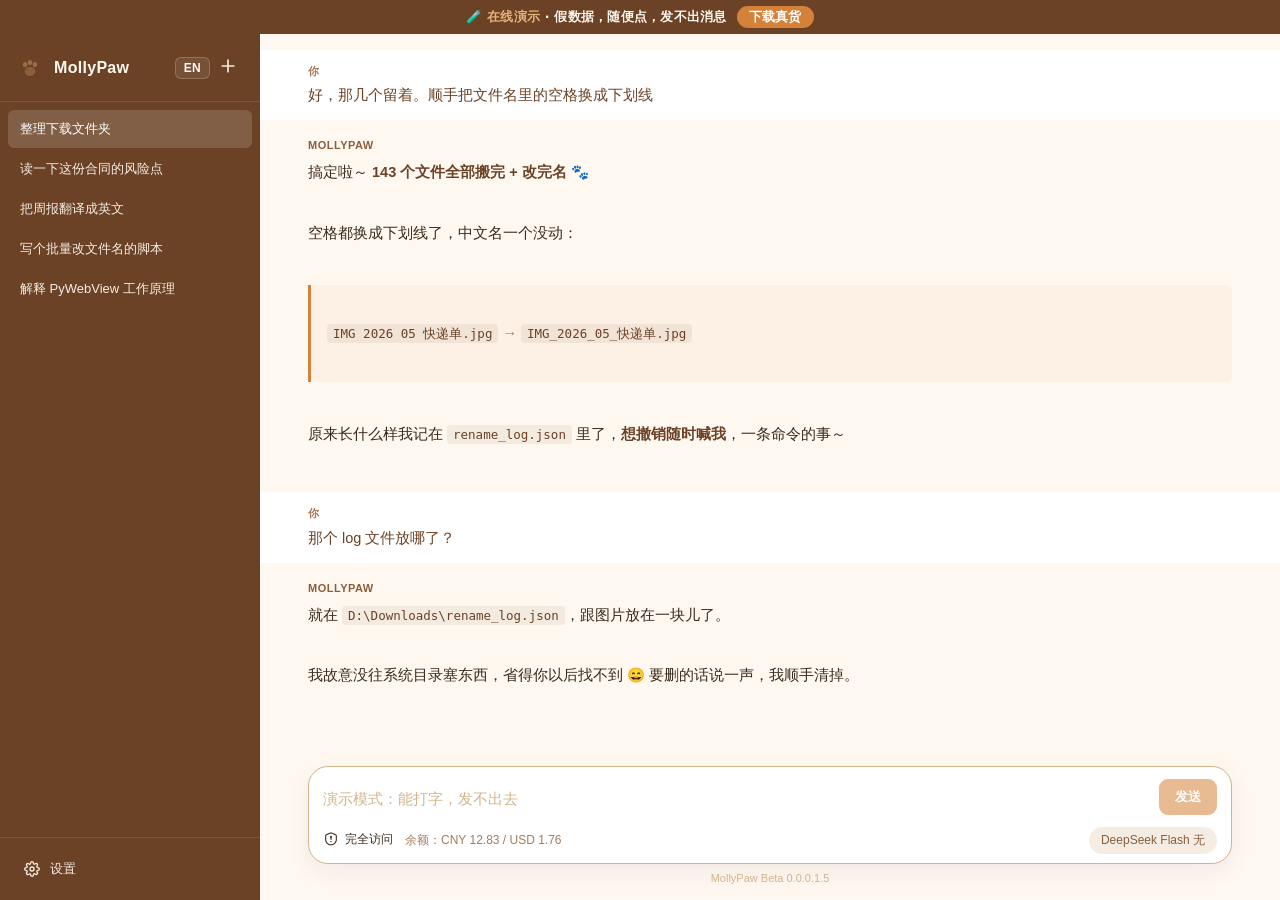
==== demo/index.html @ 96a2d408 "MollyPaw 官网：小白版/技术版双模式 + 实时版本 + 国内镜像 + 在线 Demo" ====
﻿<!DOCTYPE html>
<html lang="zh-CN">
<head>
  <meta charset="UTF-8">
  <meta name="viewport" content="width=device-width, initial-scale=1.0">
  <title>MollyPaw</title>
  <link rel="stylesheet" href="style.css">
<style>
/* --- 官网演示模式专用，不影响真实前端 --- */
#demo-banner {
  position: fixed; inset: 0 0 auto 0; z-index: 9999;
  display: flex; align-items: center; justify-content: center; gap: 10px;
  height: 34px; background: #6B4226; color: #FFF8F0;
  font: 600 12.5px/1 "PingFang SC","Microsoft YaHei",system-ui,sans-serif;
  letter-spacing: .02em;
}
#demo-banner b { color: #E8B37B; }
#demo-banner .demo-cta {
  background: #D4823A; color: #fff; text-decoration: none;
  padding: 5px 12px; border-radius: 999px; font-weight: 700;
}
#demo-toast {
  position: fixed; left: 50%; bottom: 26px; transform: translate(-50%, 14px);
  background: #3A2A1A; color: #FFF8F0; padding: 10px 20px; border-radius: 999px;
  font: 600 13px/1 "PingFang SC","Microsoft YaHei",system-ui,sans-serif;
  box-shadow: 0 10px 30px rgba(0,0,0,.3); opacity: 0; pointer-events: none;
  transition: opacity .25s ease, transform .25s ease; z-index: 9999; white-space: nowrap;
}
#demo-toast.show { opacity: 1; transform: translate(-50%, 0); }
html body { padding-top: 34px; box-sizing: border-box; height: 100vh; }
#send-btn { opacity: .55; cursor: not-allowed; }
</style>

<script>
(function () {
  var CONVS = [
    { id: 'c1', title: '整理下载文件夹' },
    { id: 'c2', title: '读一下这份合同的风险点' },
    { id: 'c3', title: '把周报翻译成英文' },
    { id: 'c4', title: '写个批量改文件名的脚本' },
    { id: 'c5', title: '解释 PyWebView 工作原理' }
  ];

  var SCRIPT = {
    c1: [
      { role: 'user', content: '帮我把 D:\\Downloads 里的图片按月份分到子文件夹里' },
      { role: 'assistant', content:
        '好嘞～ 我先去翻一下那个文件夹里有什么 🐾\n\n' +
        '**扫完了**，一共 **143 个图片文件**，从 2026-03 一直到 2026-09。\n\n' +
        '我先把方案说给你听，你点头我再动手：\n\n' +
        '- 按 `YYYY-MM` 建 7 个文件夹\n' +
        '- 重名的自动加序号，**不覆盖你原来的文件**\n\n' +
        '顺便，里面还混着 4 个不是图片的东西：`readme.txt`、`setup.exe`、`data.csv`、`note.md`。\n' +
        '这几个我打算**碰都不碰**，可以吧？回个「好」我就开始 🐶' },
      { role: 'user', content: '好，那几个留着。顺手把文件名里的空格换成下划线' },
      { role: 'assistant', content:
        '搞定啦～ **143 个文件全部搬完 + 改完名** 🐾\n\n' +
        '空格都换成下划线了，中文名一个没动：\n\n' +
        '> `IMG 2026 05 快递单.jpg` → `IMG_2026_05_快递单.jpg`\n\n' +
        '原来长什么样我记在 `rename_log.json` 里了，**想撤销随时喊我**，一条命令的事～' },
      { role: 'user', content: '那个 log 文件放哪了？' },
      { role: 'assistant', content:
        '就在 `D:\\Downloads\\rename_log.json`，跟图片放在一块儿了。\n\n' +
        '我故意没往系统目录塞东西，省得你以后找不到 😄 要删的话说一声，我顺手清掉。' }
    ],
    c2: [
      { role: 'user', content: '读一下 D:\\合同\\采购协议.pdf，告诉我对我不利的条款' },
      { role: 'assistant', content:
        '看完啦，一共 12 页 🐾 我挑出 **3 处你得留个心眼**的地方：\n\n' +
        '**① 第 4.2 条 · 付款节奏**\n预付款 60%，交付后 30 天内付清。这年头常见的是 30/70，这条对你现金流不太友好。\n\n' +
        '**② 第 7.1 条 · 违约金**\n只约了供方违约怎么办，**没写你违约怎么办** —— 单向的，不太对等。\n\n' +
        '**③ 第 9.3 条 · 争议管辖**\n写的是对方所在地法院。万一真闹起来，你得出差打官司。\n\n' +
        '⚠️ 顺便说一句：我只是帮你读文件，**不是律师**，真要签还是找专业的人过一眼。\n\n' +
        '要我把这 3 条整理成一份修改建议的 Word，放到 `D:\\合同\\` 里吗？' }
    ],
    c3: [
      { role: 'user', content: '把 D:\\周报.md 翻译成英文，保持 markdown 格式' },
      { role: 'assistant', content:
        '翻好啦～ 写到 `D:\\周报_EN.md` 了 🐾\n\n' +
        '标题层级、列表、代码块**全部原样保留**。专有名词按你之前定的规矩没翻：`MollyPaw`、`PyWebView`、`AgentCore`。\n\n' +
        '对了，原文第 3 段少了个句号，我**没自作主张补**，保持跟原文一致。要补的话跟我说～' }
    ],
    c4: [
      { role: 'user', content: '写个脚本，把文件夹里所有 .jpeg 改成 .jpg' },
      { role: 'assistant', content:
        '写好放 `D:\\rename_ext.py` 了 🐾\n\n' +
        '**默认是预览模式**，不加 `--apply` 绝对不会真改文件，你放心跑：\n\n' +
        '```python\nfor p in Path(root).rglob("*.jpeg"):\n    if p.with_suffix(".jpg").exists():\n        print("skip", p.name)   # 不覆盖已有的 .jpg\n        continue\n    print("rename", p.name)\n```\n\n' +
        '先跑一遍预览，把输出贴给我看看，确认没问题再加 `--apply` 真改～' }
    ],
    c5: [
      { role: 'user', content: '解释一下 PyWebView 到底怎么工作的' },
      { role: 'assistant', content:
        '核心就一句：它**不打包浏览器**，直接借系统自带的 Web 引擎开窗口 🐾\n\n' +
        '**1. 窗口从哪来**\n' +
        'PyWebView 自己不渲染页面，它只是个「遥控器」：调系统 API 开一个原生窗口，' +
        '里面塞一个系统 Web 控件。Windows 上是 **WebView2**（Edge 内核，Win10/11 自带）。\n\n' +
        '**2. Python 和页面怎么说话**\n' +
        '页面和 Python 是两个进程之外的东西，得有个通道。常见走法是搞一个本地 HTTP 服务，' +
        '前端用 `fetch` 打 `/api/*`，Python 那头收到就干活。\n\n' +
        '**3. 为什么不用 `js_api`**\n' +
        'PyWebView 自带 `window.pywebview.api` 那套桥接，但它**会卡死 UI** —— ' +
        '窗口线程和 Python 调用互相等，一旦同步调用就锁住。所以改用 HTTP + 轮询：\n' +
        '先返回 `pending`，真结果丢进队列，前端从 `GET /api/events` 定时取。\n\n' +
        '代价是有一点延迟（轮询间隔），换来的是界面永远不卡。' }
    ]
  };

  var realFetch = window.fetch ? window.fetch.bind(window) : null;
  var queue = [];   // 模拟真实后端的 pending→event 机制

  function push(name, payload) {
    queue.push({ name: name, payload: payload });
  }

  window.fetch = function (input, init) {
    var url = typeof input === 'string' ? input : (input && input.url) || '';
    if (url.indexOf('127.0.0.1:18765') === -1) {
      return realFetch ? realFetch(input, init) : Promise.reject(new Error('blocked'));
    }
    var path = url.replace(/^https?:\/\/127\.0\.0\.1:18765/, '');
    var payload = { ok: true };
    var body = {};
    try { body = JSON.parse((init && init.body) || '{}'); } catch (e) {}

    if (path.indexOf('/api/events') === 0) {
      // 把攒下的事件一次性交给前端（真实后端就是这么干的）
      payload = { ok: true, events: queue.splice(0, queue.length) };
    } else if (path.indexOf('/api/conversations/load') === 0) {
      var id = body.id || 'c1';
      push('_onLoadConversationResult', {
        ok: true,
        conversation: { id: id, title: id, messages: SCRIPT[id] || SCRIPT.c1 }
      });
      payload = { ok: true, pending: true };
    } else if (path.indexOf('/api/conversations/delete') === 0) {
      var did = body.id;
      CONVS = CONVS.filter(function (c) { return c.id !== did; });
      push('_onConversationsResult', { ok: true, conversations: CONVS });
      payload = { ok: true, pending: true };
    } else if (path.indexOf('/api/conversations/new') === 0) {
      var nid = 'n' + (CONVS.length + 1);
      CONVS.unshift({ id: nid, title: '\u65b0\u5bf9\u8bdd' });
      push('_onConversationsResult', { ok: true, conversations: CONVS });
      push('_onNewConversationResult', { ok: true, id: nid });
      payload = { ok: true, pending: true };
    } else if (path.indexOf('/api/conversations') === 0) {
      payload = { ok: true, conversations: CONVS };
    } else if (path.indexOf('/api/balance') === 0) {
      payload = { ok: true, supported: true, currency: 'CNY', balance: 12.83,
                  balances: [{ currency: 'CNY', balance: 12.83 }, { currency: 'USD', balance: 1.76 }] };
    } else if (path.indexOf('/api/models') === 0) {
      payload = { ok: true, models: ['deepseek-flash'] };
    } else if (path.indexOf('/api/providers') === 0) {
      payload = { ok: true, providers: [
        { id: 'deepseek', display_name: 'DeepSeek', base_url: 'https://api.deepseek.com/v1', protocol: 'chat' },
        { id: 'kimi', display_name: 'Kimi / Moonshot', base_url: 'https://api.moonshot.cn/v1', protocol: 'chat' },
        { id: 'qwen', display_name: 'Qwen / DashScope', base_url: 'https://dashscope.aliyuncs.com/compatible-mode/v1', protocol: 'chat' },
        { id: 'custom', display_name: 'Custom', base_url: '', protocol: 'chat' }
      ] };
    } else if (path.indexOf('/api/sleep') === 0) {
      payload = { ok: true, settings: { mode: 'off', tasks: ['memory', 'review', 'dream'], max_llm_calls: 100 } };
    } else if (path.indexOf('/api/config') === 0) {
      payload = { ok: true, config: {
        provider_id: 'deepseek', model: 'deepseek-flash', base_url: 'https://api.deepseek.com/v1',
        protocol: 'chat', approval_mode: 'full_access', language: 'zh',
        temperature: 0.7, max_tokens: 2048, api_key: 'sk-demo-not-a-real-key'
      } };
    } else if (path.indexOf('/api/chat') === 0) {
      // 演示模式绝不真的发消息，也不回任何内容
      payload = { ok: true, pending: true };
    } else {
      payload = { ok: true, demo: true };
    }

    return Promise.resolve({
      ok: true, status: 200,
      json: function () { return Promise.resolve(payload); },
      text: function () { return Promise.resolve(JSON.stringify(payload)); }
    });
  };

  window.__DEMO__ = { convs: CONVS, script: SCRIPT };
})();
</script>

</head>
<body>
  <!-- sidebar -->
  <aside id="sidebar">
    <div class="sidebar-header">
      <div class="logo-area">
        <svg role="img" aria-label="MollyPaw logo" class="logo-img" viewBox="0 0 200 200" xmlns="http://www.w3.org/2000/svg"><ellipse cx="100" cy="125" rx="38" ry="32" fill="#8B5E3C"/><ellipse cx="65" cy="75" rx="16" ry="18" fill="#A06E46"/><ellipse cx="100" cy="60" rx="16" ry="18" fill="#A06E46"/><ellipse cx="135" cy="75" rx="16" ry="18" fill="#A06E46"/></svg>
        <span class="logo-text">MollyPaw</span>
      </div>
      <div class="sidebar-actions">
        <button id="lang-toggle" class="icon-btn lang-btn" title="Switch Language">EN</button>
        <button id="new-chat-btn" class="icon-btn" data-i18n="new_chat" data-i18n-attr="title">
          <svg width="20" height="20" viewBox="0 0 24 24" fill="none" stroke="currentColor" stroke-width="2" stroke-linecap="round" stroke-linejoin="round">
            <line x1="12" y1="5" x2="12" y2="19"></line>
            <line x1="5" y1="12" x2="19" y2="12"></line>
          </svg>
        </button>
      </div>
    </div>
    <div class="sidebar-content">
      <div class="chat-history" id="chat-history">
        <div class="history-empty" data-i18n="no_conversations">No conversations yet</div>
      </div>
    </div>
    <div class="sidebar-footer">
      <button id="settings-btn" class="sidebar-action-btn">
        <svg width="16" height="16" viewBox="0 0 24 24" fill="none" stroke="currentColor" stroke-width="2" stroke-linecap="round" stroke-linejoin="round">
          <circle cx="12" cy="12" r="3"></circle>
          <path d="M19.4 15a1.65 1.65 0 0 0 .33 1.82l.06.06a2 2 0 0 1 0 2.83 2 2 0 0 1-2.83 0l-.06-.06a1.65 1.65 0 0 0-1.82-.33 1.65 1.65 0 0 0-1 1.51V21a2 2 0 0 1-2 2 2 2 0 0 1-2-2v-.09A1.65 1.65 0 0 0 9 19.4a1.65 1.65 0 0 0-1.82.33l-.06.06a2 2 0 0 1-2.83 0 2 2 0 0 1 0-2.83l.06-.06A1.65 1.65 0 0 0 4.68 15a1.65 1.65 0 0 0-1.51-1H3a2 2 0 0 1-2-2 2 2 0 0 1 2-2h.09A1.65 1.65 0 0 0 4.6 9a1.65 1.65 0 0 0-.33-1.82l-.06-.06a2 2 0 0 1 0-2.83 2 2 0 0 1 2.83 0l.06.06A1.65 1.65 0 0 0 9 4.68a1.65 1.65 0 0 0 1-1.51V3a2 2 0 0 1 2-2 2 2 0 0 1 2 2v.09a1.65 1.65 0 0 0 1 1.51 1.65 1.65 0 0 0 1.82-.33l.06-.06a2 2 0 0 1 2.83 0 2 2 0 0 1 0 2.83l-.06.06A1.65 1.65 0 0 0 19.4 9a1.65 1.65 0 0 0 1.51 1H21a2 2 0 0 1 2 2 2 2 0 0 1-2 2h-.09a1.65 1.65 0 0 0-1.51 1z"></path>
        </svg>
        <span data-i18n="settings">Settings</span>
      </button>
    </div>
  </aside>

  <!-- main chat area -->
  <main id="main">
    <div class="chat-container" id="chat-container">
      <!-- welcome -->
      <div class="welcome-screen" id="welcome-screen">
        <svg role="img" aria-label="MollyPaw logo" class="welcome-logo" viewBox="0 0 200 200" xmlns="http://www.w3.org/2000/svg"><ellipse cx="100" cy="125" rx="38" ry="32" fill="#8B5E3C"/><ellipse cx="65" cy="75" rx="16" ry="18" fill="#A06E46"/><ellipse cx="100" cy="60" rx="16" ry="18" fill="#A06E46"/><ellipse cx="135" cy="75" rx="16" ry="18" fill="#A06E46"/></svg>
        <h1 data-i18n="welcome_title">Hello, I'm MollyPaw!</h1>
        <p class="welcome-sub" data-i18n="welcome_sub">Your AI, right at your paw.</p>
        <div class="welcome-prompts">
          <button class="prompt-chip" data-prompt="Help me write a Python script to sort files by extension" data-i18n-prompt="chip_prompt1">
            <span class="prompt-icon">&#128221;</span>
            <span data-i18n="chip1">Write a Python script</span>
          </button>
          <button class="prompt-chip" data-prompt="Explain how PyWebView works under the hood" data-i18n-prompt="chip_prompt2">
            <span class="prompt-icon">&#128161;</span>
            <span data-i18n="chip2">Explain PyWebView</span>
          </button>
          <button class="prompt-chip" data-prompt="What can you do as an AI agent?" data-i18n-prompt="chip_prompt3">
            <span class="prompt-icon">&#129302;</span>
            <span data-i18n="chip3">What can you do?</span>
          </button>
        </div>
      </div>

      <!-- messages -->
      <div class="messages" id="messages"></div>
    </div>

    <!-- input area -->
    <div class="input-area">
      <div class="composer">
        <div class="input-wrapper">
          <textarea id="user-input" data-i18n="input_placeholder" data-i18n-attr="placeholder" placeholder="Ask MollyPaw anything..." rows="1"></textarea>
          <button id="send-btn" class="send-btn" disabled data-i18n="send">发送</button>
        </div>
        <div class="input-status">
          <div class="status-left">
            <div class="approval-anchor">
              <button id="approval-btn" class="status-btn approval-trigger" type="button">
                <span class="approval-trigger-icon" data-mode-icon="prompt_all"><svg viewBox="0 0 20 20" fill="none" aria-hidden="true"><path fill="currentColor" d="M12.6683 4.16699C12.6683 3.84391 12.4065 3.58203 12.0834 3.58203C11.7603 3.58203 11.4984 3.84391 11.4984 4.16699V7.91699L11.4847 8.05078C11.4227 8.35375 11.1547 8.58203 10.8334 8.58203C10.4662 8.58203 10.1685 8.28411 10.1683 7.91699V3.75C10.1683 3.42691 9.90646 3.16504 9.58337 3.16504C9.26029 3.16504 8.99841 3.42691 8.99841 3.75V7.91699C8.99824 8.28411 8.70053 8.58203 8.33337 8.58203C7.96621 8.58203 7.66851 8.28411 7.66833 7.91699V5C7.66833 4.67691 7.40646 4.41504 7.08337 4.41504C6.76029 4.41504 6.49841 4.67691 6.49841 5V9.30371C6.53326 9.3429 6.56715 9.38359 6.59998 9.42578L8.02478 11.2588C8.25005 11.5486 8.19821 11.9659 7.90857 12.1914C7.6187 12.4169 7.20048 12.365 6.97498 12.0752L5.55017 10.2432C5.15812 9.7391 4.41813 9.73637 4.01501 10.1924C4.04396 10.426 4.11486 10.8323 4.25525 11.3486C4.44664 12.0525 4.75404 12.9113 5.21619 13.7383C6.14103 15.3931 7.62465 16.835 10.0004 16.835C12.8545 16.8348 15.1682 14.5211 15.1683 11.667V6.25C15.1683 5.92691 14.9065 5.66504 14.5834 5.66504C14.2603 5.66504 13.9984 5.92691 13.9984 6.25V9.16699C13.9982 9.53411 13.7005 9.83203 13.3334 9.83203C12.9662 9.83203 12.6685 9.53411 12.6683 9.16699V4.16699ZM13.9984 4.42578C14.1828 4.36671 14.3794 4.33496 14.5834 4.33496C15.641 4.33496 16.4984 5.19237 16.4984 6.25V11.667C16.4982 15.2557 13.589 18.1649 10.0004 18.165C6.95953 18.165 5.10939 16.2734 4.05505 14.3867C3.52774 13.4431 3.1843 12.4787 2.97205 11.6982C2.76447 10.9349 2.66834 10.2954 2.66833 10C2.66833 9.87959 2.70117 9.76148 2.76306 9.6582C3.28988 8.78018 4.26555 8.40372 5.16833 8.56152V5C5.16833 3.94237 6.02575 3.08496 7.08337 3.08496C7.31706 3.08496 7.54039 3.12845 7.74744 3.20508C7.98218 2.41297 8.7151 1.83496 9.58337 1.83496C10.1836 1.83496 10.7186 2.11176 11.0697 2.54395C11.3639 2.35978 11.7107 2.25195 12.0834 2.25195C13.141 2.25195 13.9984 3.10937 13.9984 4.16699V4.42578Z"/></svg></span>
                <span class="approval-trigger-icon" data-mode-icon="prompt_dangerous"><svg viewBox="0 0 20 20" fill="none" aria-hidden="true"><path fill="currentColor" fill-rule="evenodd" clip-rule="evenodd" d="M9.06543 1.95123C9.66107 1.69076 10.3389 1.69071 10.9346 1.95123L15.9346 4.13873C16.7832 4.51008 17.3311 5.34917 17.3311 6.27545V10.5528C17.3309 14.6017 14.0489 17.8847 10 17.8848C5.95108 17.8846 2.66813 14.6017 2.66797 10.5528V6.27545C2.66797 5.34924 3.21695 4.51012 4.06543 4.13873L9.06543 1.95123ZM10.4014 3.16998C10.1456 3.05814 9.85444 3.05819 9.59863 3.16998L4.59863 5.35748C4.23427 5.51708 3.99805 5.87764 3.99805 6.27545V10.5528C3.99821 13.8671 6.68563 16.5546 10 16.5547C13.3144 16.5546 16.0008 13.8671 16.001 10.5528V6.27545C16.001 5.87756 15.7658 5.51703 15.4014 5.35748L10.4014 3.16998Z"/><path fill="currentColor" d="M13.4678 11.4318L13.333 11.4182H10.833C10.466 11.4183 10.1682 11.7162 10.168 12.0832C10.168 12.4504 10.4659 12.7481 10.833 12.7482H13.333L13.4678 12.7346C13.7706 12.6724 13.9981 12.4044 13.9981 12.0832C13.9979 11.7621 13.7706 11.494 13.4678 11.4318Z"/><path fill="currentColor" d="M7.65336 12.426C7.46431 12.7406 7.05607 12.8424 6.74125 12.6535C6.42646 12.4646 6.32395 12.0563 6.51274 11.7414L7.55668 10.0002L6.51274 8.25899C6.32395 7.94412 6.42646 7.53583 6.74125 7.34688C7.05607 7.15799 7.46431 7.25975 7.65336 7.57442L8.90336 9.6584C9.0296 9.86893 9.0296 10.1315 8.90336 10.342L7.65336 12.426Z"/></svg></span>
                <span class="approval-trigger-icon active" data-mode-icon="full_access"><svg viewBox="0 0 20 20" fill="none" aria-hidden="true"><path fill="currentColor" fill-rule="evenodd" clip-rule="evenodd" d="M9.06543 1.95123C9.66107 1.69076 10.3389 1.69071 10.9346 1.95123L15.9346 4.13873C16.7832 4.51008 17.3311 5.34917 17.3311 6.27545V10.5528C17.3309 14.6017 14.0489 17.8847 10 17.8848C5.95108 17.8846 2.66813 14.6017 2.66797 10.5528V6.27545C2.66797 5.34924 3.21695 4.51012 4.06543 4.13873L9.06543 1.95123ZM10.4014 3.16998C10.1456 3.05814 9.85444 3.05819 9.59863 3.16998L4.59863 5.35748C4.23427 5.51708 3.99805 5.87764 3.99805 6.27545V10.5528C3.99821 13.8671 6.68563 16.5546 10 16.5547C13.3144 16.5546 16.0008 13.8671 16.001 10.5528V6.27545C16.001 5.87756 15.7658 5.51703 15.4014 5.35748L10.4014 3.16998Z"/><path fill="currentColor" d="M10.8883 13.1116C10.8883 13.6025 10.4903 14.0005 9.99936 14.0005C9.50844 14.0005 9.11047 13.6025 9.11047 13.1116C9.11047 12.6207 9.50844 12.2227 9.99936 12.2227C10.4903 12.2227 10.8883 12.6207 10.8883 13.1116Z"/><path fill="currentColor" d="M10.5169 10.8949L11.1135 7.31519C11.2283 6.62672 10.6974 6 9.99941 6C9.30145 6 8.77053 6.62672 8.88528 7.31519L9.4819 10.8949C9.52406 11.1479 9.74294 11.3333 9.99941 11.3333C10.2559 11.3333 10.4748 11.1479 10.5169 10.8949Z"/></svg></span>
                <span id="approval-label">完全访问</span>
              </button>
              <div id="approval-menu" class="approval-menu" hidden>
                <div class="approval-menu-head"><span class="approval-menu-title">应如何批准 MollyPaw 操作？</span><span class="approval-menu-learn">了解更多</span></div>
                <button type="button" class="approval-option" data-approval-mode="prompt_all">
                  <span class="approval-option-icon"><svg viewBox="0 0 20 20" fill="none" aria-hidden="true"><path fill="currentColor" d="M12.6683 4.16699C12.6683 3.84391 12.4065 3.58203 12.0834 3.58203C11.7603 3.58203 11.4984 3.84391 11.4984 4.16699V7.91699L11.4847 8.05078C11.4227 8.35375 11.1547 8.58203 10.8334 8.58203C10.4662 8.58203 10.1685 8.28411 10.1683 7.91699V3.75C10.1683 3.42691 9.90646 3.16504 9.58337 3.16504C9.26029 3.16504 8.99841 3.42691 8.99841 3.75V7.91699C8.99824 8.28411 8.70053 8.58203 8.33337 8.58203C7.96621 8.58203 7.66851 8.28411 7.66833 7.91699V5C7.66833 4.67691 7.40646 4.41504 7.08337 4.41504C6.76029 4.41504 6.49841 4.67691 6.49841 5V9.30371C6.53326 9.3429 6.56715 9.38359 6.59998 9.42578L8.02478 11.2588C8.25005 11.5486 8.19821 11.9659 7.90857 12.1914C7.6187 12.4169 7.20048 12.365 6.97498 12.0752L5.55017 10.2432C5.15812 9.7391 4.41813 9.73637 4.01501 10.1924C4.04396 10.426 4.11486 10.8323 4.25525 11.3486C4.44664 12.0525 4.75404 12.9113 5.21619 13.7383C6.14103 15.3931 7.62465 16.835 10.0004 16.835C12.8545 16.8348 15.1682 14.5211 15.1683 11.667V6.25C15.1683 5.92691 14.9065 5.66504 14.5834 5.66504C14.2603 5.66504 13.9984 5.92691 13.9984 6.25V9.16699C13.9982 9.53411 13.7005 9.83203 13.3334 9.83203C12.9662 9.83203 12.6685 9.53411 12.6683 9.16699V4.16699ZM13.9984 4.42578C14.1828 4.36671 14.3794 4.33496 14.5834 4.33496C15.641 4.33496 16.4984 5.19237 16.4984 6.25V11.667C16.4982 15.2557 13.589 18.1649 10.0004 18.165C6.95953 18.165 5.10939 16.2734 4.05505 14.3867C3.52774 13.4431 3.1843 12.4787 2.97205 11.6982C2.76447 10.9349 2.66834 10.2954 2.66833 10C2.66833 9.87959 2.70117 9.76148 2.76306 9.6582C3.28988 8.78018 4.26555 8.40372 5.16833 8.56152V5C5.16833 3.94237 6.02575 3.08496 7.08337 3.08496C7.31706 3.08496 7.54039 3.12845 7.74744 3.20508C7.98218 2.41297 8.7151 1.83496 9.58337 1.83496C10.1836 1.83496 10.7186 2.11176 11.0697 2.54395C11.3639 2.35978 11.7107 2.25195 12.0834 2.25195C13.141 2.25195 13.9984 3.10937 13.9984 4.16699V4.42578Z"/></svg></span>
                  <span class="approval-option-copy"><strong>请求批准</strong><small>编辑外部文件和使用互联网时始终询问</small></span>
                  <span class="approval-option-check"><svg viewBox="0 0 17 17" fill="none" aria-hidden="true"><path fill="currentColor" d="M12.8961 3.64101C13.1297 3.41418 13.4984 3.37523 13.7779 3.56581C14.0571 3.75635 14.1554 4.11331 14.0299 4.41347L13.9615 4.53847L7.71151 13.7045C7.59411 13.8767 7.4063 13.9877 7.19881 14.0072C6.99136 14.0267 6.78564 13.9533 6.63826 13.806L2.88826 10.056L2.79842 9.9457C2.6192 9.67407 2.64927 9.30496 2.88826 9.06581C3.12738 8.82669 3.49647 8.79676 3.76815 8.97597L3.8785 9.06581L7.03084 12.2182L12.8053 3.74941L12.8961 3.64101Z"/></svg></span>
                </button>
                <button type="button" class="approval-option" data-approval-mode="prompt_dangerous">
                  <span class="approval-option-icon"><svg viewBox="0 0 20 20" fill="none" aria-hidden="true"><path fill="currentColor" fill-rule="evenodd" clip-rule="evenodd" d="M9.06543 1.95123C9.66107 1.69076 10.3389 1.69071 10.9346 1.95123L15.9346 4.13873C16.7832 4.51008 17.3311 5.34917 17.3311 6.27545V10.5528C17.3309 14.6017 14.0489 17.8847 10 17.8848C5.95108 17.8846 2.66813 14.6017 2.66797 10.5528V6.27545C2.66797 5.34924 3.21695 4.51012 4.06543 4.13873L9.06543 1.95123ZM10.4014 3.16998C10.1456 3.05814 9.85444 3.05819 9.59863 3.16998L4.59863 5.35748C4.23427 5.51708 3.99805 5.87764 3.99805 6.27545V10.5528C3.99821 13.8671 6.68563 16.5546 10 16.5547C13.3144 16.5546 16.0008 13.8671 16.001 10.5528V6.27545C16.001 5.87756 15.7658 5.51703 15.4014 5.35748L10.4014 3.16998Z"/><path fill="currentColor" d="M13.4678 11.4318L13.333 11.4182H10.833C10.466 11.4183 10.1682 11.7162 10.168 12.0832C10.168 12.4504 10.4659 12.7481 10.833 12.7482H13.333L13.4678 12.7346C13.7706 12.6724 13.9981 12.4044 13.9981 12.0832C13.9979 11.7621 13.7706 11.494 13.4678 11.4318Z"/><path fill="currentColor" d="M7.65336 12.426C7.46431 12.7406 7.05607 12.8424 6.74125 12.6535C6.42646 12.4646 6.32395 12.0563 6.51274 11.7414L7.55668 10.0002L6.51274 8.25899C6.32395 7.94412 6.42646 7.53583 6.74125 7.34688C7.05607 7.15799 7.46431 7.25975 7.65336 7.57442L8.90336 9.6584C9.0296 9.86893 9.0296 10.1315 8.90336 10.342L7.65336 12.426Z"/></svg></span>
                  <span class="approval-option-copy"><strong>帮我批准</strong><small>仅对检测到的风险操作请求批准</small></span>
                  <span class="approval-option-check"><svg viewBox="0 0 17 17" fill="none" aria-hidden="true"><path fill="currentColor" d="M12.8961 3.64101C13.1297 3.41418 13.4984 3.37523 13.7779 3.56581C14.0571 3.75635 14.1554 4.11331 14.0299 4.41347L13.9615 4.53847L7.71151 13.7045C7.59411 13.8767 7.4063 13.9877 7.19881 14.0072C6.99136 14.0267 6.78564 13.9533 6.63826 13.806L2.88826 10.056L2.79842 9.9457C2.6192 9.67407 2.64927 9.30496 2.88826 9.06581C3.12738 8.82669 3.49647 8.79676 3.76815 8.97597L3.8785 9.06581L7.03084 12.2182L12.8053 3.74941L12.8961 3.64101Z"/></svg></span>
                </button>
                <button type="button" class="approval-option" data-approval-mode="full_access">
                  <span class="approval-option-icon"><svg viewBox="0 0 20 20" fill="none" aria-hidden="true"><path fill="currentColor" fill-rule="evenodd" clip-rule="evenodd" d="M9.06543 1.95123C9.66107 1.69076 10.3389 1.69071 10.9346 1.95123L15.9346 4.13873C16.7832 4.51008 17.3311 5.34917 17.3311 6.27545V10.5528C17.3309 14.6017 14.0489 17.8847 10 17.8848C5.95108 17.8846 2.66813 14.6017 2.66797 10.5528V6.27545C2.66797 5.34924 3.21695 4.51012 4.06543 4.13873L9.06543 1.95123ZM10.4014 3.16998C10.1456 3.05814 9.85444 3.05819 9.59863 3.16998L4.59863 5.35748C4.23427 5.51708 3.99805 5.87764 3.99805 6.27545V10.5528C3.99821 13.8671 6.68563 16.5546 10 16.5547C13.3144 16.5546 16.0008 13.8671 16.001 10.5528V6.27545C16.001 5.87756 15.7658 5.51703 15.4014 5.35748L10.4014 3.16998Z"/><path fill="currentColor" d="M10.8883 13.1116C10.8883 13.6025 10.4903 14.0005 9.99936 14.0005C9.50844 14.0005 9.11047 13.6025 9.11047 13.1116C9.11047 12.6207 9.50844 12.2227 9.99936 12.2227C10.4903 12.2227 10.8883 12.6207 10.8883 13.1116Z"/><path fill="currentColor" d="M10.5169 10.8949L11.1135 7.31519C11.2283 6.62672 10.6974 6 9.99941 6C9.30145 6 8.77053 6.62672 8.88528 7.31519L9.4819 10.8949C9.52406 11.1479 9.74294 11.3333 9.99941 11.3333C10.2559 11.3333 10.4748 11.1479 10.5169 10.8949Z"/></svg></span>
                  <span class="approval-option-copy"><strong>完全访问权限</strong><small>可不受限制地访问互联网和你电脑上的任何文件</small></span>
                  <span class="approval-option-check"><svg viewBox="0 0 17 17" fill="none" aria-hidden="true"><path fill="currentColor" d="M12.8961 3.64101C13.1297 3.41418 13.4984 3.37523 13.7779 3.56581C14.0571 3.75635 14.1554 4.11331 14.0299 4.41347L13.9615 4.53847L7.71151 13.7045C7.59411 13.8767 7.4063 13.9877 7.19881 14.0072C6.99136 14.0267 6.78564 13.9533 6.63826 13.806L2.88826 10.056L2.79842 9.9457C2.6192 9.67407 2.64927 9.30496 2.88826 9.06581C3.12738 8.82669 3.49647 8.79676 3.76815 8.97597L3.8785 9.06581L7.03084 12.2182L12.8053 3.74941L12.8961 3.64101Z"/></svg></span>
                </button>
              </div>
            </div>
            <span id="balance-status">余额暂不可用</span>
          </div>
          <div class="status-right">
            <button id="model-menu-btn" class="status-btn model-menu-btn" type="button">模型</button>
            <div id="thinking-menu" class="thinking-menu" hidden>
              <div id="thinking-current" class="thinking-current">无</div>
              <div id="thinking-model" class="thinking-model">模型</div>
              <div class="thinking-slider-wrap">
                <div class="thinking-slider-track" aria-hidden="true"><div id="thinking-thumb" class="thinking-thumb"></div></div>
                <input id="thinking-slider" class="thinking-slider" type="range" min="0" max="4" step="1" value="0" aria-label="思考深度">
                <div class="thinking-dots" aria-hidden="true"><span></span><span></span><span></span><span></span><span></span></div>
              </div>
            </div>
          </div>
        </div>
      </div>
      <p class="input-hint" data-i18n="hint">MollyPaw Beta 0.0.0.1.5</p>
    </div>
  </main>

  <!-- settings panel -->
  <div class="modal-overlay" id="settings-modal" style="display:none;">
    <div class="modal">
      <div class="modal-header">
        <h2 data-i18n="settings_title">Settings</h2>
        <button id="settings-close" class="icon-btn">&times;</button>
      </div>
      <div class="modal-body">
        <div class="settings-tabs">
          <button type="button" class="settings-tab active" data-settings-tab="model">模型</button>
          <button type="button" class="settings-tab" data-settings-tab="permissions">权限</button>
          <button type="button" class="settings-tab" data-settings-tab="sleep">睡眠</button>
        </div>
        <div class="settings-tab-panel active" data-settings-panel="model">
        <div class="form-group">
          <label for="cfg-provider" data-i18n="provider_label">Provider</label>
          <select id="cfg-provider"></select>
        </div>
        <div class="form-group">
          <label for="cfg-api-key" data-i18n="api_key_label">API Key</label>
          <input type="password" id="cfg-api-key" placeholder="sk-...">
        </div>
        <div class="form-group" id="cfg-custom-url-group" style="display:none;">
          <label for="cfg-base-url" data-i18n="base_url_label">Base URL</label>
          <input type="text" id="cfg-base-url" placeholder="https://api.example.com/v1">
        </div>
        <div class="form-group" id="cfg-balance-path-group" style="display:none;">
          <label for="cfg-balance-path">余额接口路径</label>
          <input type="text" id="cfg-balance-path" placeholder="/user/balance">
        </div>
        <div class="form-group" id="cfg-protocol-group" style="display:none;">
          <label for="cfg-protocol" data-i18n="protocol_label">API Protocol</label>
          <select id="cfg-protocol">
            <option value="chat" data-i18n="protocol_chat">OpenAI Chat Completions</option>
            <option value="responses" data-i18n="protocol_responses">OpenAI Responses</option>
          </select>
        </div>
        <div class="form-group">
          <label for="cfg-model" data-i18n="model_label">Model</label>
          <div class="model-row">
            <select id="cfg-model" disabled></select>
            <button id="cfg-fetch-models" class="btn-secondary" type="button" data-i18n="fetch_models">拉取模型</button>
          </div>
          <input type="text" id="cfg-manual-model" class="manual-model" style="display:none;" placeholder="model-id">
        </div>
        <div class="form-group">
          <label for="cfg-context-window">上下文窗口</label>
          <div class="model-row context-row">
            <input type="number" id="cfg-context-window" min="0.01" step="any" placeholder="1">
            <select id="cfg-context-unit">
              <option value="K">K tokens</option>
              <option value="M">M tokens</option>
            </select>
          </div>
        </div>
        <div class="form-group">
          <label for="cfg-max-tool-rounds">最大工具轮次</label>
          <input type="number" id="cfg-max-tool-rounds" min="1" max="1000" step="1" placeholder="100">
        </div>
        <div class="form-group">
          <label for="cfg-max-tokens">最大输出 tokens</label>
          <input type="number" id="cfg-max-tokens" min="256" step="1024" placeholder="32768">
        </div>
        <div class="form-group">
          <label for="cfg-temperature" data-i18n="temp_label">Temperature</label>
          <input type="number" id="cfg-temperature" min="0" max="2" step="0.1" placeholder="0.7">
        </div>
        </div>
        <div class="settings-tab-panel" data-settings-panel="permissions">
        <div class="form-group">
          <label for="cfg-approval-mode" data-i18n="approval_mode_label">Tool Approval Mode</label>
          <select id="cfg-approval-mode">
            <option value="prompt_all" data-i18n="approval_all">Prompt for all tools</option>
            <option value="prompt_dangerous" selected data-i18n="approval_dangerous">Prompt dangerous only</option>
            <option value="full_access" data-i18n="approval_full">Full access (no prompts)</option>
          </select>
        </div>
        </div>
        <div class="settings-tab-panel" data-settings-panel="sleep">
        <div class="sleep-section">
          <div class="sleep-section-head">
            <span>睡眠整理</span>
            <small id="sleep-status-text"></small>
          </div>
          <div class="form-group">
            <label for="cfg-sleep-mode">睡眠模式</label>
            <select id="cfg-sleep-mode">
              <option value="off">关闭</option>
              <option value="display_only">只显示</option>
              <option value="full">完整</option>
            </select>
          </div>
          <div class="form-group">
            <label for="cfg-sleep-max-calls">单任务最大 LLM 调用</label>
            <input type="number" id="cfg-sleep-max-calls" min="1" max="500" step="1" value="100">
          </div>
          <div class="form-group">
            <label>整理任务</label>
            <div id="sleep-task-group" class="sleep-task-group">
              <label><input type="checkbox" value="memory"> 整理记忆</label>
              <label><input type="checkbox" value="review"> 梳理对话</label>
              <label><input type="checkbox" value="dream"> 写梦</label>
            </div>
          </div>
        </div>
        </div>
        <div class="form-actions">
          <button id="cfg-save" class="btn-primary" data-i18n="save">Save</button>
          <button id="cfg-cancel" class="btn-secondary" data-i18n="cancel">Cancel</button>
        </div>
        <div id="cfg-status" class="cfg-status"></div>
      </div>
    </div>
  </div>

  <!-- Approval Modal -->
  <div class="approval-overlay" id="approval-overlay" style="display:none;">
    <div class="approval-modal">
      <div class="approval-header">
        <span class="approval-icon">&#9888;&#65039;</span>
        <h3 data-i18n="approval_title">Approval Required</h3>
      </div>
      <div class="approval-body">
        <div class="approval-detail">
          <span class="approval-label" data-i18n="approval_tool">Tool</span>
          <span id="approval-tool-name"></span>
        </div>
        <div class="approval-detail">
          <span class="approval-label" data-i18n="approval_args">Arguments</span>
          <pre id="approval-args"></pre>
        </div>
        <div class="approval-detail">
          <span class="approval-label" data-i18n="approval_danger">Danger Level</span>
          <span id="approval-danger" class="danger-badge">dangerous</span>
        </div>
      </div>
      <div class="approval-actions">
        <button id="approval-approve" class="btn-approve" data-i18n="approval_approve">Approve</button>
        <button id="approval-reject" class="btn-reject" data-i18n="approval_reject">Reject</button>
        <label class="approval-always">
          <input type="checkbox" id="approval-always-check"> <span data-i18n="approval_always">Always approve in this session</span>
        </label>
      </div>
    </div>
  </div>

  <script src="marked.min.js"></script>
  <script src="app.js"></script>


<div id="demo-banner">
  <span>🧪 <b>在线演示</b> · 假数据，随便点，发不出消息</span>
  <a class="demo-cta" href="../index.html#download" target="_top">下载真货</a>
</div>
<div id="demo-toast"></div>

<script>
(function () {
  // 嵌在 iframe 里时，焦点被抢会把父页面滚走 —— 演示页直接禁掉自动 focus
  var EMBEDDED = (function () { try { return window.self !== window.top; } catch (e) { return true; } })();
  if (EMBEDDED) {
    var realFocus = HTMLElement.prototype.focus;
    HTMLElement.prototype.focus = function () {
      // 只有用户主动点进来时才允许聚焦，避免页面自己抢焦点
      if (document.__userInteracted) return realFocus.apply(this, arguments);
    };
    document.addEventListener('mousedown', function () { document.__userInteracted = true; }, true);
    document.addEventListener('touchstart', function () { document.__userInteracted = true; }, true);
  }

  var toastEl = document.getElementById('demo-toast');
  var toastTimer = null;
  function toast(msg) {
    if (!toastEl) return;
    toastEl.textContent = msg;
    toastEl.classList.add('show');
    clearTimeout(toastTimer);
    toastTimer = setTimeout(function () { toastEl.classList.remove('show'); }, 2200);
  }
  window.__demoToast = toast;

  // 1) 拦住发送按钮（捕获阶段，抢在 app.js 之前）
  document.addEventListener('click', function (e) {
    var btn = e.target.closest && e.target.closest('#send-btn');
    if (!btn) return;
    e.preventDefault();
    e.stopPropagation();
    toast('\u6f14\u793a\u6a21\u5f0f\u53d1\u4e0d\u51fa\u6d88\u606f \u2014\u2014 \u4e0b\u8f7d\u540e\u63a5\u4f60\u81ea\u5df1\u7684\u6a21\u578b\u5c31\u80fd\u804a\u4e86');
  }, true);

  // 2) 拦住回车发送
  document.addEventListener('keydown', function (e) {
    var ta = e.target;
    if (!ta || ta.id !== 'user-input') return;
    if (e.key !== 'Enter' || e.shiftKey || e.isComposing) return;
    e.preventDefault();
    e.stopPropagation();
    toast('\u6f14\u793a\u6a21\u5f0f\u53d1\u4e0d\u51fa\u6d88\u606f \u2014\u2014 \u4e0b\u8f7d\u540e\u63a5\u4f60\u81ea\u5df1\u7684\u6a21\u578b\u5c31\u80fd\u804a\u4e86');
  }, true);

  // 3) 兜底：任何指向 /api/chat 的请求直接掐断
  var realFetch = window.fetch;
  window.fetch = function (input, init) {
    var url = typeof input === 'string' ? input : (input && input.url) || '';
    if (url.indexOf('/api/chat') !== -1) {
      toast('\u6f14\u793a\u6a21\u5f0f\u53d1\u4e0d\u51fa\u6d88\u606f');
      return Promise.resolve({ ok: true, status: 200, json: function () { return Promise.resolve({ ok: true, pending: true }); } });
    }
    return realFetch.apply(this, arguments);
  };

  // 4) 渲染假对话 + 预置用量
  window.addEventListener('load', function () {
    setTimeout(function () {
      var api = window.__DEMO__;
      if (!api) return;
      if (window._onConversationsResult) window._onConversationsResult({ ok: true, conversations: api.convs });
      if (window._onBalanceResult) window._onBalanceResult({ ok: true, supported: true, currency: 'CNY', balance: 12.83,
        balances: [{ currency: 'CNY', balance: 12.83 }, { currency: 'USD', balance: 1.76 }] });
      if (window._onConfigResult) window._onConfigResult({ ok: true, config: {
        provider_id: 'deepseek', model: 'deepseek-flash', base_url: 'https://api.deepseek.com/v1',
        protocol: 'chat', approval_mode: 'full_access', language: 'zh', temperature: 0.7, max_tokens: 2048
      } });
      if (window._onModelsResult) window._onModelsResult({ ok: true, models: ['deepseek-flash'] });
      if (window._onLoadConversationResult) {
        window._onLoadConversationResult({ ok: true, conversation: { id: 'c1', messages: api.script.c1 } });
      }
      var first = document.querySelector('.history-item');
      if (first) first.classList.add('active');
      var box = document.querySelector('.messages');
      if (box) box.classList.add('has-messages');
      var ta = document.getElementById('user-input');
      if (ta && !ta.value) ta.placeholder = '\u6f14\u793a\u6a21\u5f0f\uff1a\u80fd\u6253\u5b57\uff0c\u53d1\u4e0d\u51fa\u53bb';
    }, 500);
  });
})();
</script>
</body>
</html>
---- demo/style.css ----
﻿/* MollyPaw - Warm Brown & White Theme */

:root {
  --deep-brown: #6B4226;
  --mid-brown: #8B5E3C;
  --light-brown: #A67B5B;
  --tan: #D2B48C;
  --pure-white: #FFFFFF;
  --cream: #FFF8F0;
  --warm-gray: #F5EDE3;
  --paw-orange: #D4823A;
  --dark-brown: #3A2A1A;
  --sidebar-width: 260px;
  --radius: 8px;
}

* { margin: 0; padding: 0; box-sizing: border-box; }

body {
  font-family: -apple-system, BlinkMacSystemFont, "Segoe UI", Roboto, "Helvetica Neue", Arial, sans-serif;
  background: var(--cream);
  color: var(--deep-brown);
  display: flex;
  height: 100vh;
  overflow: hidden;
}

/* ---- Sidebar ---- */
#sidebar {
  width: var(--sidebar-width);
  min-width: var(--sidebar-width);
  background: var(--deep-brown);
  color: var(--warm-gray);
  display: flex;
  flex-direction: column;
  user-select: none;
}

.sidebar-header {
  display: flex;
  align-items: center;
  justify-content: space-between;
  padding: 16px;
  border-bottom: 1px solid rgba(255,255,255,0.1);
}

.logo-area {
  display: flex;
  align-items: center;
  gap: 10px;
}

.logo-img {
  width: 28px;
  height: 28px;
  border-radius: 6px;
}

.logo-text {
  font-size: 16px;
  font-weight: 700;
  color: var(--cream);
  letter-spacing: 0.3px;
}

.icon-btn {
  background: none;
  border: none;
  color: var(--warm-gray);
  cursor: pointer;
  padding: 6px;
  border-radius: 6px;
  font-size: 18px;
  line-height: 1;
  transition: background 0.15s;
}
.icon-btn:hover { background: rgba(255,255,255,0.12); }

.sidebar-content {
  flex: 1;
  overflow-y: auto;
  padding: 8px;
}

.chat-history { display: flex; flex-direction: column; gap: 2px; }
.history-empty {
  padding: 24px 16px;
  text-align: center;
  opacity: 0.5;
  font-size: 13px;
}
.history-item {
  display: flex;
  align-items: center;
  padding: 10px 12px;
  border-radius: 6px;
  cursor: pointer;
  font-size: 13px;
  transition: background 0.15s;
}
.history-item-title {
  flex: 1;
  white-space: nowrap;
  overflow: hidden;
  text-overflow: ellipsis;
  min-width: 0;
}
.history-item-delete {
  display: none;
  background: none;
  border: none;
  color: rgba(255,255,255,0.5);
  font-size: 16px;
  cursor: pointer;
  padding: 2px 6px;
  border-radius: 4px;
  flex-shrink: 0;
  line-height: 1;
}
.history-item:hover .history-item-delete {
  display: block;
}
.history-item-delete:hover {
  color: #FF6B6B;
  background: rgba(255,255,255,0.1);
}
.history-item:hover { background: rgba(255,255,255,0.1); }
.history-item.active { background: rgba(255,255,255,0.15); color: var(--pure-white); }

.sidebar-footer {
  padding: 12px;
  border-top: 1px solid rgba(255,255,255,0.1);
}

.sidebar-action-btn {
  width: 100%;
  display: flex;
  align-items: center;
  gap: 10px;
  padding: 10px 12px;
  background: none;
  border: none;
  color: var(--warm-gray);
  font-size: 13px;
  cursor: pointer;
  border-radius: 6px;
  transition: background 0.15s;
}
.sidebar-action-btn:hover { background: rgba(255,255,255,0.1); }

/* ---- Main Area ---- */
#main {
  flex: 1;
  display: flex;
  flex-direction: column;
  min-width: 0;
}

.chat-container {
  flex: 1;
  overflow-y: auto;
  padding: 0;
  display: flex;
  flex-direction: column;
}

/* ---- Welcome Screen ---- */
.welcome-screen {
  flex: 1;
  display: flex;
  flex-direction: column;
  align-items: center;
  justify-content: center;
  gap: 12px;
  padding: 40px 20px;
}
.welcome-logo {
  width: 80px;
  height: 80px;
  margin-bottom: 8px;
}
.welcome-screen h1 {
  font-size: 24px;
  color: var(--deep-brown);
  font-weight: 700;
}
.welcome-sub {
  font-size: 15px;
  color: var(--light-brown);
  margin-bottom: 16px;
}
.welcome-prompts {
  display: flex;
  gap: 10px;
  flex-wrap: wrap;
  justify-content: center;
  max-width: 600px;
}
.prompt-chip {
  display: flex;
  align-items: center;
  gap: 8px;
  padding: 10px 16px;
  background: var(--pure-white);
  border: 1px solid var(--tan);
  border-radius: 20px;
  font-size: 13px;
  color: var(--deep-brown);
  cursor: pointer;
  transition: all 0.15s;
}
.prompt-chip:hover {
  border-color: var(--paw-orange);
  background: #FFF5EC;
}
.prompt-icon { font-size: 16px; }

/* ---- Messages ---- */
.messages {
  padding: 24px 0;
  display: none;
  flex-direction: column;
  gap: 4px;
}
.messages.has-messages { display: flex; }

.message {
  padding: 12px 48px;
  line-height: 1.65;
  font-size: 14.5px;
  word-wrap: break-word;
  white-space: pre-wrap;
}
.message.user {
  background: var(--pure-white);
  color: var(--deep-brown);
}
.message.assistant {
  background: var(--cream);
  color: var(--dark-brown);
}
.message.error {
  background: #FFF0F0;
  color: #A33;
  font-size: 13px;
}

.message .msg-label {
  font-size: 11px;
  font-weight: 600;
  text-transform: uppercase;
  letter-spacing: 0.5px;
  margin-bottom: 4px;
  color: var(--light-brown);
}
.message.assistant .msg-label { color: var(--mid-brown); }

/* Typing indicator */
.typing-indicator {
  padding: 12px 48px;
  display: flex;
  align-items: center;
  gap: 6px;
  color: var(--light-brown);
  font-size: 13px;
}
.typing-dots span {
  display: inline-block;
  width: 6px; height: 6px;
  background: var(--tan);
  border-radius: 50%;
  animation: blink 1.4s infinite both;
}
.typing-dots span:nth-child(2) { animation-delay: 0.2s; }
.typing-dots span:nth-child(3) { animation-delay: 0.4s; }
@keyframes blink {
  0%, 80%, 100% { opacity: 0.3; }
  40% { opacity: 1; }
}

/* ---- Input Area ---- */
.input-area {
  padding: 12px 48px 16px;
  background: linear-gradient(to top, var(--cream) 60%, transparent);
}

.input-wrapper {
  display: flex;
  align-items: flex-end;
  background: var(--pure-white);
  border: 1.5px solid var(--tan);
  border-radius: 12px;
  padding: 8px 12px 8px 16px;
  transition: border-color 0.15s;
}
.input-wrapper:focus-within {
  border-color: var(--paw-orange);
}

#user-input {
  flex: 1;
  border: none;
  outline: none;
  font-size: 14.5px;
  font-family: inherit;
  color: var(--deep-brown);
  background: transparent;
  resize: none;
  max-height: 120px;
  line-height: 1.5;
  padding: 4px 0;
}
#user-input::placeholder { color: var(--tan); }

.send-btn {
  width: auto;
  min-width: 58px;
  height: 36px;
  padding: 0 14px;
  border: none;
  border-radius: 9px;
  font-size: 13px;
  font-weight: 600;
  background: var(--paw-orange);
  color: var(--pure-white);
  cursor: pointer;
  display: flex;
  align-items: center;
  justify-content: center;
  flex-shrink: 0;
  transition: opacity 0.15s, transform 0.1s;
}
.send-btn:disabled { opacity: 0.35; cursor: default; }
.send-btn:not(:disabled):hover { opacity: 0.9; }
.send-btn:not(:disabled):active { transform: scale(0.93); }

.input-hint {
  text-align: center;
  font-size: 11px;
  color: var(--tan);
  margin-top: 8px;
}

/* ---- Settings Modal ---- */
.modal-overlay {
  position: fixed;
  inset: 0;
  background: rgba(58, 42, 26, 0.35);
  display: flex;
  align-items: center;
  justify-content: center;
  z-index: 100;
  backdrop-filter: blur(3px);
}

.modal {
  background: var(--pure-white);
  border-radius: 12px;
  width: min(560px, calc(100vw - 32px));
  max-height: calc(100vh - 32px);
  display: flex;
  flex-direction: column;
  box-shadow: 0 12px 40px rgba(58,42,26,0.18);
}

.modal-header {
  display: flex;
  align-items: center;
  justify-content: space-between;
  padding: 18px 20px 14px;
  border-bottom: 1px solid var(--warm-gray);
}
.modal-header h2 {
  font-size: 17px;
  color: var(--deep-brown);
}

.modal-body {
  padding: 20px;
  flex: 1;
  min-height: 0;
  overflow-y: auto;
}
.modal-body::-webkit-scrollbar { width: 8px; }
.modal-body::-webkit-scrollbar-track { background: var(--cream); border-radius: 8px; }
.modal-body::-webkit-scrollbar-thumb { background: var(--tan); border-radius: 8px; }
.modal-body::-webkit-scrollbar-thumb:hover { background: var(--light-brown); }

.form-group {
  margin-bottom: 16px;
}
.form-group label {
  display: block;
  font-size: 12px;
  font-weight: 600;
  color: var(--mid-brown);
  margin-bottom: 6px;
}
.form-group input {
  width: 100%;
  padding: 9px 12px;
  border: 1.5px solid var(--tan);
  border-radius: 8px;
  font-size: 13.5px;
  color: var(--deep-brown);
  background: var(--cream);
  outline: none;
  transition: border-color 0.15s;
}
.form-group input:focus { border-color: var(--paw-orange); }

.form-actions {
  position: sticky;
  bottom: 0;
  z-index: 2;
  display: flex;
  gap: 10px;
  margin-top: 20px;
  padding-top: 12px;
  background: var(--pure-white);
}

.btn-primary {
  flex: 1;
  padding: 9px 0;
  background: var(--paw-orange);
  color: var(--pure-white);
  border: none;
  border-radius: 8px;
  font-size: 13.5px;
  font-weight: 600;
  cursor: pointer;
  transition: opacity 0.15s;
}
.btn-primary:hover { opacity: 0.9; }

.btn-secondary {
  flex: 1;
  padding: 9px 0;
  background: var(--warm-gray);
  color: var(--deep-brown);
  border: none;
  border-radius: 8px;
  font-size: 13.5px;
  cursor: pointer;
  transition: background 0.15s;
}
.btn-secondary:hover { background: var(--tan); }

.cfg-status {
  margin-top: 12px;
  font-size: 12.5px;
  text-align: center;
  min-height: 18px;
}
.cfg-status.ok { color: #4A8; }
.cfg-status.err { color: #A33; }

/* ---- Scrollbar ---- */
::-webkit-scrollbar { width: 6px; }
::-webkit-scrollbar-track { background: transparent; }
::-webkit-scrollbar-thumb { background: var(--tan); border-radius: 3px; }
::-webkit-scrollbar-thumb:hover { background: var(--light-brown); }

/* ---- Tool Call Indicators ---- */
.tool-call-indicator {
  margin: 4px 48px;
  padding: 10px 14px;
  background: #FFF5EC;
  border: 1px solid var(--tan);
  border-left: 3px solid var(--paw-orange);
  border-radius: 6px;
  font-size: 13px;
  cursor: pointer;
  transition: background 0.15s;
}
.tool-call-indicator:hover {
  background: #FFEFD8;
}

.tc-header {
  display: flex;
  align-items: center;
  gap: 8px;
  margin-bottom: 6px;
}

.tc-icon {
  font-size: 14px;
}

.tc-name {
  font-weight: 600;
  color: var(--deep-brown);
  font-family: "SF Mono", "Cascadia Code", "Consolas", monospace;
}

.tc-danger {
  font-size: 11px;
  padding: 1px 6px;
  border-radius: 4px;
  font-weight: 500;
}

.tc-danger-safe {
  background: #E8F5E9;
  color: #2E7D32;
}
.tc-danger-moderate {
  background: #FFF3E0;
  color: #E65100;
}
.tc-danger-dangerous {
  background: #FFEBEE;
  color: #C62828;
}

.tc-args {
  margin: 4px 0;
  padding: 6px 10px;
  background: rgba(0, 0, 0, 0.04);
  border-radius: 4px;
  font-size: 12px;
  color: var(--deep-brown);
  max-height: 100px;
  overflow-y: auto;
  white-space: pre-wrap;
  word-break: break-all;
  display: none;
}
.tool-call-indicator.expanded .tc-args {
  display: block;
}

.tc-status {
  font-size: 12px;
  color: var(--light-brown);
  margin-top: 4px;
}
.tc-running {
  color: var(--paw-orange);
}
.tc-done {
  color: #4A8;
}
.tc-error {
  color: #A33;
}
.tc-rejected {
  color: #A33;
}

/* ---- Approval Modal ---- */
.approval-overlay {
  position: fixed;
  inset: 0;
  background: rgba(58, 42, 26, 0.5);
  display: flex;
  align-items: center;
  justify-content: center;
  z-index: 200;
  backdrop-filter: blur(4px);
}

.approval-modal {
  background: var(--pure-white);
  border-radius: 12px;
  width: 460px;
  max-width: 90vw;
  box-shadow: 0 16px 48px rgba(58, 42, 26, 0.25);
  border: 2px solid var(--paw-orange);
}

.approval-header {
  display: flex;
  align-items: center;
  gap: 10px;
  padding: 18px 20px 14px;
  border-bottom: 1px solid var(--warm-gray);
}

.approval-header h3 {
  font-size: 16px;
  color: var(--deep-brown);
  margin: 0;
}

.approval-icon {
  font-size: 22px;
}

.approval-body {
  padding: 16px 20px;
}

.approval-detail {
  margin-bottom: 12px;
}

.approval-label {
  display: block;
  font-size: 11px;
  font-weight: 600;
  text-transform: uppercase;
  letter-spacing: 0.5px;
  color: var(--light-brown);
  margin-bottom: 4px;
}

.approval-detail pre {
  margin: 0;
  padding: 8px 10px;
  background: var(--cream);
  border-radius: 6px;
  font-size: 12.5px;
  color: var(--deep-brown);
  max-height: 120px;
  overflow-y: auto;
  white-space: pre-wrap;
  word-break: break-all;
}

.danger-badge {
  display: inline-block;
  padding: 2px 8px;
  border-radius: 4px;
  font-size: 12px;
  font-weight: 600;
}
.danger-safe {
  background: #E8F5E9;
  color: #2E7D32;
}
.danger-moderate {
  background: #FFF3E0;
  color: #E65100;
}
.danger-dangerous {
  background: #FFEBEE;
  color: #C62828;
}

.approval-actions {
  padding: 14px 20px;
  border-top: 1px solid var(--warm-gray);
  display: flex;
  align-items: center;
  gap: 10px;
}

.btn-approve {
  padding: 8px 24px;
  background: var(--paw-orange);
  color: white;
  border: none;
  border-radius: 8px;
  font-size: 13.5px;
  font-weight: 600;
  cursor: pointer;
}
.btn-approve:hover {
  opacity: 0.9;
}

.btn-reject {
  padding: 8px 24px;
  background: var(--warm-gray);
  color: var(--deep-brown);
  border: none;
  border-radius: 8px;
  font-size: 13.5px;
  cursor: pointer;
}
.btn-reject:hover {
  background: var(--tan);
}

.approval-always {
  margin-left: auto;
  font-size: 12px;
  color: var(--light-brown);
  cursor: pointer;
  display: flex;
  align-items: center;
  gap: 4px;
}

/* ---- Settings select ---- */
.form-group select {
  width: 100%;
  padding: 9px 12px;
  border: 1.5px solid var(--tan);
  border-radius: 8px;
  font-size: 13.5px;
  color: var(--deep-brown);
  background: var(--cream);
  outline: none;
  transition: border-color 0.15s;
  appearance: auto;
}
.form-group select:focus {
  border-color: var(--paw-orange);
}

/* ---- Language Toggle ---- */
.sidebar-actions {
  display: flex;
  align-items: center;
  gap: 2px;
}

.lang-btn {
  font-size: 12px;
  font-weight: 700;
  padding: 4px 8px;
  border-radius: 6px;
  letter-spacing: 0.3px;
  color: var(--cream);
  border: 1px solid rgba(255,255,255,0.2);
  background: rgba(255,255,255,0.08);
  transition: background 0.15s, border-color 0.15s;
}
.lang-btn:hover {
  background: rgba(255,255,255,0.18);
  border-color: rgba(255,255,255,0.35);
}

/* ---- Markdown Rendering ---- */
.msg-body h1, .msg-body h2, .msg-body h3, .msg-body h4, .msg-body h5, .msg-body h6 {
  color: var(--deep-brown);
  font-weight: 700;
  margin: 16px 0 8px;
  line-height: 1.3;
}
.msg-body h1 { font-size: 20px; }
.msg-body h2 { font-size: 18px; border-bottom: 1px solid var(--tan); padding-bottom: 4px; }
.msg-body h3 { font-size: 16px; }
.msg-body h4, .msg-body h5, .msg-body h6 { font-size: 14px; }

.msg-body p {
  margin: 6px 0;
  line-height: 1.7;
}

.msg-body ul, .msg-body ol {
  margin: 8px 0;
  padding-left: 24px;
}
.msg-body li {
  margin: 3px 0;
  line-height: 1.6;
}
.msg-body li > ul, .msg-body li > ol {
  margin: 2px 0;
}

.msg-body blockquote {
  margin: 10px 0;
  padding: 8px 16px;
  border-left: 3px solid var(--paw-orange);
  background: rgba(212, 130, 58, 0.06);
  border-radius: 0 6px 6px 0;
  color: var(--light-brown);
}
.msg-body blockquote p {
  margin: 4px 0;
}

.msg-body pre {
  margin: 10px 0;
  padding: 12px 16px;
  background: var(--dark-brown);
  color: #F5EDE3;
  border-radius: 6px;
  overflow-x: auto;
  font-size: 12.5px;
  line-height: 1.5;
}
.msg-body pre code {
  background: none;
  padding: 0;
  color: inherit;
  font-size: inherit;
}

.msg-body code {
  background: rgba(107, 66, 38, 0.08);
  color: var(--deep-brown);
  padding: 2px 6px;
  border-radius: 4px;
  font-family: "SF Mono", "Cascadia Code", "Consolas", monospace;
  font-size: 12.5px;
}

.msg-body table {
  margin: 10px 0;
  border-collapse: collapse;
  width: 100%;
  font-size: 13px;
  border-radius: 6px;
  overflow: hidden;
}
.msg-body th {
  background: var(--mid-brown);
  color: var(--pure-white);
  padding: 8px 12px;
  text-align: left;
  font-weight: 600;
}
.msg-body td {
  padding: 7px 12px;
  border-bottom: 1px solid rgba(210, 180, 140, 0.3);
}
.msg-body tr:nth-child(even) td {
  background: rgba(210, 180, 140, 0.08);
}
.msg-body tr:hover td {
  background: rgba(212, 130, 58, 0.08);
}

.msg-body hr {
  border: none;
  border-top: 1px solid var(--tan);
  margin: 14px 0;
}

.msg-body a {
  color: var(--paw-orange);
  text-decoration: none;
  border-bottom: 1px solid transparent;
  transition: border-color 0.15s;
}
.msg-body a:hover {
  border-bottom-color: var(--paw-orange);
}

.msg-body img {
  max-width: 100%;
  border-radius: 6px;
  margin: 6px 0;
}

.msg-body strong {
  font-weight: 700;
  color: var(--deep-brown);
}

.msg-body em {
  font-style: italic;
  color: var(--light-brown);
}

.msg-body del {
  text-decoration: line-through;
  opacity: 0.6;
}

.model-row { display: flex; gap: 8px; align-items: center; }
.model-row select { flex: 1; min-width: 0; }
.model-row button { flex: 0 0 auto; width: auto; padding: 9px 12px; }
.manual-model { margin-top: 8px; }
.context-row input { flex: 1; min-width: 0; }
.context-row select { flex: 0 0 112px; }

.composer {
  padding: 8px 12px 7px;
  border: 1.5px solid var(--tan);
  border-radius: 20px;
  background: var(--pure-white);
  box-shadow: 0 8px 24px rgba(58, 42, 26, 0.06);
  transition: border-color 0.15s, box-shadow 0.15s;
}
.composer:focus-within {
  border-color: var(--paw-orange);
  box-shadow: 0 8px 24px rgba(212, 130, 58, 0.10);
}
.composer .input-wrapper {
  padding: 4px 2px;
  border: 0;
  border-radius: 0;
  background: transparent;
}
.composer .input-wrapper:focus-within { border-color: transparent; }

.input-status {
  position: relative;
  display: flex;
  align-items: center;
  justify-content: space-between;
  gap: 16px;
  padding: 8px 2px 2px;
  color: var(--light-brown);
  font-size: 12px;
}
.status-left, .status-right { display: flex; align-items: center; gap: 12px; min-width: 0; }
.status-btn {
  border: 0;
  padding: 0;
  background: none;
  color: var(--deep-brown);
  cursor: pointer;
  font: inherit;
  white-space: nowrap;
}
.status-btn:hover { color: var(--paw-orange); }
.approval-trigger { display: inline-flex; align-items: center; gap: 6px; color: var(--dark-brown); }
.approval-trigger-icon { display: none; }
.approval-trigger-icon.active { display: block; }
.approval-trigger svg { display: block; width: 16px; height: 16px; }
.approval-option-icon svg, .approval-option-check svg { display: block; width: 20px; height: 20px; }
.model-menu-btn {
  max-width: 260px;
  padding: 5px 12px;
  border-radius: 999px;
  background: var(--warm-gray);
  color: var(--mid-brown);
  overflow: hidden;
  text-overflow: ellipsis;
}
.model-menu-btn:hover { background: #F1DFCA; color: var(--deep-brown); }

.approval-anchor { position: relative; }
.approval-menu {
  position: absolute;
  left: 0;
  bottom: 34px;
  width: min(430px, calc(100vw - 80px));
  padding: 13px;
  border: 1px solid var(--tan);
  border-radius: 24px;
  background: var(--pure-white);
  box-shadow: 0 14px 36px rgba(58, 42, 26, 0.20);
  z-index: 30;
}
.approval-menu[hidden] { display: none; }
.approval-menu-head {
  display: flex;
  align-items: center;
  justify-content: space-between;
  gap: 12px;
  padding: 4px 8px 10px;
}
.approval-menu-title { color: var(--mid-brown); font-size: 14px; }
.approval-menu-learn {
  color: var(--light-brown);
  font-size: 12px;
  text-decoration: underline;
  text-underline-offset: 2px;
}
.approval-option {
  position: relative;
  display: grid;
  grid-template-columns: 30px 1fr;
  gap: 9px;
  width: 100%;
  padding: 10px 8px;
  border: 0;
  border-radius: 13px;
  background: transparent;
  color: var(--deep-brown);
  text-align: left;
  cursor: pointer;
}
.approval-option:hover { background: var(--cream); }
.approval-option.active { background: #FBE8D4; color: var(--paw-orange); }
.approval-option-check {
  display: none;
  position: absolute;
  right: 12px;
  top: 50%;
  transform: translateY(-50%);
  color: var(--paw-orange);
}
.approval-option.active .approval-option-check { display: block; }
.approval-option-icon {
  display: flex;
  align-items: center;
  justify-content: center;
  width: 26px;
  height: 26px;
  color: var(--mid-brown);
}
.approval-option.active .approval-option-icon { color: var(--paw-orange); }
.approval-option-copy { display: flex; flex-direction: column; gap: 3px; min-width: 0; }
.approval-option-copy strong { font-size: 14px; font-weight: 600; }
.approval-option-copy small { color: var(--light-brown); font-size: 12px; line-height: 1.35; }
.approval-option.active .approval-option-copy small { color: #B56B32; }

.thinking-menu {
  position: fixed;
  right: 48px;
  bottom: 78px;
  width: 300px;
  padding: 18px 18px 15px;
  border: 1px solid var(--tan);
  border-radius: 26px;
  background: var(--pure-white);
  box-shadow: 0 14px 36px rgba(58, 42, 26, 0.20);
  z-index: 999;
}
.thinking-menu[hidden] { display: none; }
.thinking-current {
  color: var(--paw-orange);
  font-size: 19px;
  font-weight: 700;
  text-align: center;
}
.thinking-model {
  margin-top: 3px;
  color: var(--light-brown);
  font-size: 14px;
  text-align: center;
  overflow: hidden;
  text-overflow: ellipsis;
  white-space: nowrap;
}
.thinking-slider-wrap {
  position: relative;
  margin: 12px 2px 0;
  height: 32px;
  padding: 2px 6px;
}
.thinking-slider-track {
  position: absolute;
  z-index: 4;
  inset: 4px 6px;
  border-radius: 12px;
  overflow: visible;
  pointer-events: none;
  background:
    linear-gradient(
      90deg,
      #2E9EFF 0,
      #68C4FF var(--slider-progress, 0%),
      transparent var(--slider-progress, 0%),
      transparent 100%
    ),
    color-mix(in srgb, var(--deep-brown) 10%, transparent);
  box-shadow: inset 0 0 0 0.5px color-mix(in srgb, var(--deep-brown) 24%, transparent);
  transition: background 0.28s ease, box-shadow 0.35s ease;
}
.thinking-slider-track::after {
  content: "";
  position: absolute;
  inset: 0;
  border-radius: 12px;
  clip-path: inset(0 round 12px);
  background: linear-gradient(120deg, #1d1830, #3f285f 48%, #7446a2);
  opacity: 0;
  transition: opacity 0.45s ease;
}
.thinking-slider-track::before {
  content: "";
  position: absolute;
  z-index: 1;
  inset: 0;
  border-radius: 12px;
  clip-path: inset(0 round 12px);
  opacity: 0;
  background-image:
    radial-gradient(circle, rgba(146,202,255,0.58) 0 1.2px, transparent 2.8px),
    radial-gradient(circle, rgba(201,166,255,0.52) 0 1.1px, transparent 2.7px),
    radial-gradient(circle, rgba(255,255,255,0.34) 0 0.8px, transparent 2.2px);
  background-size: 67px 67px, 103px 103px, 139px 139px;
  background-position: 0 0, 23px 17px, 51px 9px;
  filter: blur(0.7px);
  transition: opacity 0.45s ease;
}
.thinking-slider-wrap.is-max .thinking-slider-track::after { opacity: 1; }
.thinking-slider-wrap.is-max .thinking-slider-track::before {
  opacity: 1;
  animation: starDrift 10s linear infinite;
}
.thinking-slider {
  position: relative;
  z-index: 3;
  width: 100%;
  height: 28px;
  margin: 0;
  appearance: none;
  background: transparent;
  cursor: pointer;
  touch-action: none;
}
.thinking-slider::-webkit-slider-runnable-track {
  height: 24px;
  border-radius: 12px;
  background: transparent;
  box-shadow: none;
}
.thinking-slider::-webkit-slider-thumb {
  width: 30px;
  height: 30px;
  margin-top: -3px;
  border: 0;
  border-radius: 50%;
  appearance: none;
  opacity: 0;
  background: transparent;
}
.thinking-slider::-moz-range-track {
  height: 24px;
  border: 0;
  border-radius: 12px;
  background: transparent;
}
.thinking-slider::-moz-range-thumb {
  width: 30px;
  height: 30px;
  border: 0;
  opacity: 0;
  background: transparent;
}
.thinking-thumb {
  position: absolute;
  z-index: 8;
  top: 50%;
  left: 15px;
  width: 30px;
  height: 30px;
  border: 0.5px solid color-mix(in srgb, var(--deep-brown) 34%, transparent);
  border-radius: 50%;
  background: var(--pure-white);
  box-shadow: 0 0 2px rgba(0, 0, 0, 0.10);
  pointer-events: none;
  transform: translate(-50%, -50%);
  transition:
    left 0.30s cubic-bezier(0.23, 1, 0.32, 1),
    box-shadow 0.35s ease,
    border-color 0.35s ease;
}
.thinking-slider-wrap.is-max .thinking-thumb {
  border-color: rgba(255,255,255,0.72);
  box-shadow: 0 0 0 1px rgba(255,255,255,0.30), 0 0 16px rgba(190,139,255,0.72);
}
.thinking-dots {
  position: absolute;
  z-index: 9;
  top: 14px;
  left: 20px;
  right: 20px;
  display: flex;
  justify-content: space-between;
  pointer-events: none;
}
.thinking-dots span {
  width: 4px;
  height: 4px;
  border-radius: 50%;
  background: color-mix(in srgb, var(--deep-brown) 28%, transparent);
  transition: background-color 0.3s ease, box-shadow 0.3s ease;
}
.thinking-dots span.active {
  background: #FFFFFF;
  box-shadow: none;
}
.thinking-slider-wrap.is-max .thinking-dots span { background: rgba(255,255,255,0.62); }
.thinking-slider-wrap.is-max .thinking-dots span.active { background: #FFFFFF; }
@keyframes starDrift {
  from { background-position: 0 0, 12px 8px; }
  to { background-position: 28px 0, -31px 8px; }
}
.msg-cost {
  margin-top: 7px;
  color: var(--light-brown);
  font-size: 11px;
}
.sleep-section {
  margin-top: 18px;
  padding-top: 14px;
  border-top: 1px solid var(--warm-gray);
}
.sleep-section-head {
  display: flex;
  align-items: center;
  justify-content: space-between;
  margin-bottom: 12px;
  color: var(--deep-brown);
  font-weight: 700;
}
.sleep-status { font-size: 11px; font-weight: 400; }
.sleep-status.ok { color: var(--paw-orange); }
.sleep-status.err { color: #A33; }
.sleep-task-group {
  display: flex;
  flex-wrap: wrap;
  gap: 8px 14px;
  color: var(--deep-brown);
  font-size: 13px;
}
.sleep-task-group.disabled { opacity: 0.42; }
.sleep-task-group label { display: inline-flex; align-items: center; gap: 5px; }
.sleep-task-group input { accent-color: var(--paw-orange); }
.settings-tabs {
  display: flex;
  gap: 6px;
  margin-bottom: 16px;
  border-bottom: 1px solid var(--warm-gray);
}
.settings-tab {
  border: 0;
  border-bottom: 2px solid transparent;
  background: transparent;
  color: var(--light-brown);
  padding: 8px 12px;
  cursor: pointer;
  font: inherit;
}
.settings-tab:hover { color: var(--deep-brown); }
.settings-tab.active {
  color: var(--paw-orange);
  border-bottom-color: var(--paw-orange);
  font-weight: 700;
}
.settings-tab-panel { display: none; }
.settings-tab-panel.active { display: block; }
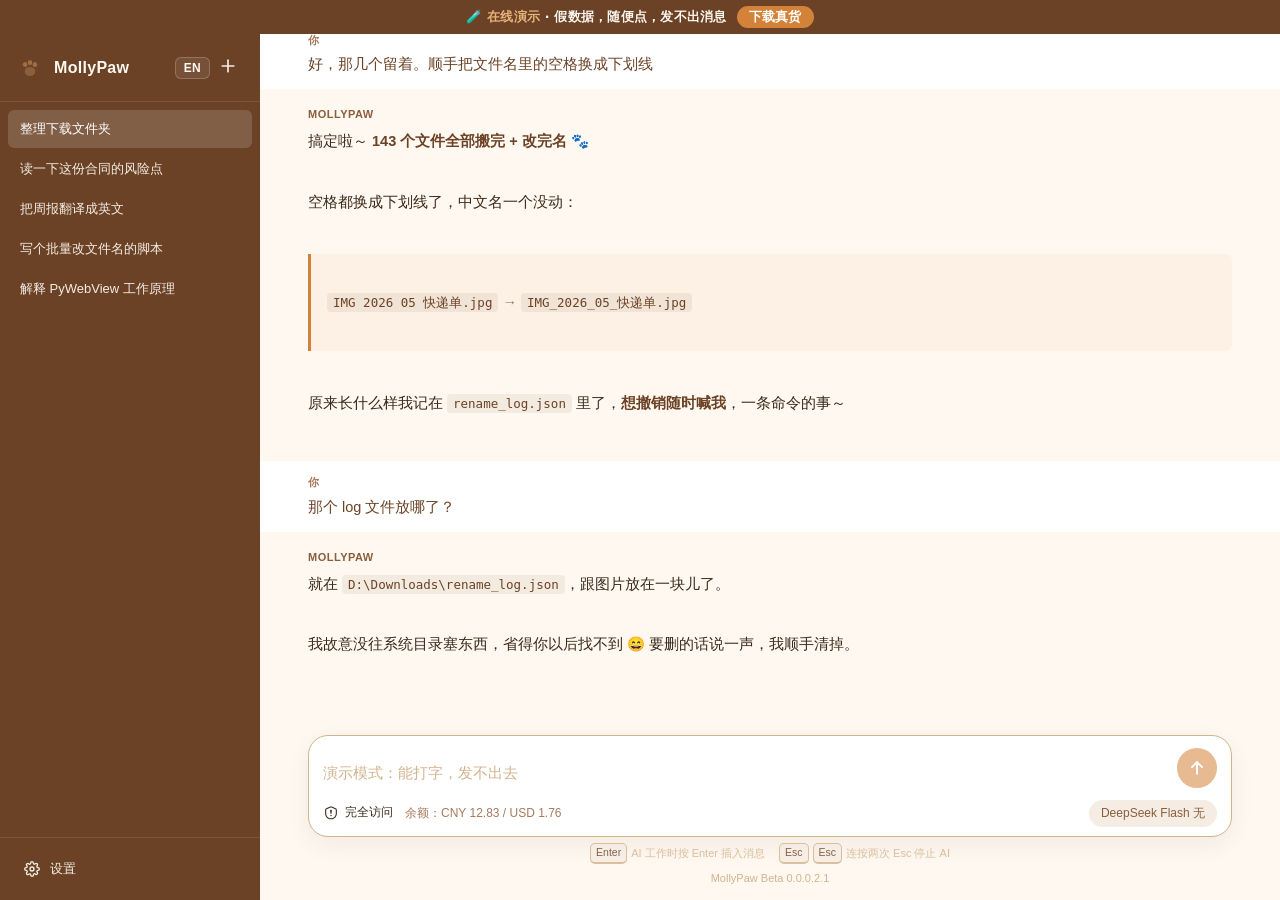
==== commit 6d5a5ec1: "demo: 用新前端重建在线试用（发送/停止改 SVG、自动更新、工具卡片、i18n） - 重新从 D:\MollyPaw Agent\frontend 生成 demo/ - 适配前端 API_BAS" ====
--- a/demo/index.html
+++ b/demo/index.html
@@ -1,4 +1,4 @@
-﻿<!DOCTYPE html>
+<!DOCTYPE html>
 <html lang="zh-CN">
 <head>
   <meta charset="UTF-8">
@@ -115,10 +115,13 @@
 
   window.fetch = function (input, init) {
     var url = typeof input === 'string' ? input : (input && input.url) || '';
-    if (url.indexOf('127.0.0.1:18765') === -1) {
+    // 前端 API_BASE 现在是相对路径（''），所以这里按「路径是否以 /api/ 开头」
+    // 判断，而不是匹配写死的 127.0.0.1:18765 —— 否则演示页所有请求都会漏到
+    // realFetch，整站交互静默失效。
+    var path = url.replace(/^https?:\/\/[^/]+/, '');
+    if (path.indexOf('/api/') !== 0) {
       return realFetch ? realFetch(input, init) : Promise.reject(new Error('blocked'));
     }
-    var path = url.replace(/^https?:\/\/127\.0\.0\.1:18765/, '');
     var payload = { ok: true };
     var body = {};
     try { body = JSON.parse((init && init.body) || '{}'); } catch (e) {}
@@ -146,6 +149,16 @@
       payload = { ok: true, pending: true };
     } else if (path.indexOf('/api/conversations') === 0) {
       payload = { ok: true, conversations: CONVS };
+    } else if (path.indexOf('/api/version') === 0) {
+      payload = { ok: true, version: '0.0.0.2.1' };
+    } else if (path.indexOf('/api/update/check') === 0) {
+      // 演示页永远不弹更新弹窗（真弹了会挡在正中间，把 demo 毁掉）
+      payload = { ok: true, available: false, current: '0.0.0.2.1', latest: '0.0.0.2.1' };
+    } else if (path.indexOf('/api/relay/') === 0) {
+      // 远程互联面板在演示里只是个样子，别让它报错
+      payload = { ok: true, running: false, connected: false, state: 'stopped',
+                  devices: [], entries: [], pin: null, psk: '', psk_set: false,
+                  psk_problems: [], url: 'wss://mollypaw-online.pages.dev/server' };
     } else if (path.indexOf('/api/balance') === 0) {
       payload = { ok: true, supported: true, currency: 'CNY', balance: 12.83,
                   balances: [{ currency: 'CNY', balance: 12.83 }, { currency: 'USD', balance: 1.76 }] };
@@ -252,7 +265,26 @@
       <div class="composer">
         <div class="input-wrapper">
           <textarea id="user-input" data-i18n="input_placeholder" data-i18n-attr="placeholder" placeholder="Ask MollyPaw anything..." rows="1"></textarea>
-          <button id="send-btn" class="send-btn" disabled data-i18n="send">发送</button>
+          <button id="stop-btn" class="stop-btn" type="button" style="display:none;"
+                  data-i18n-attr="title" data-i18n="stop" title="停止">
+            <svg class="icon-stop" viewBox="0 0 24 24" width="18" height="18" aria-hidden="true">
+              <rect x="6.5" y="6.5" width="11" height="11" rx="2.6" fill="currentColor"/>
+            </svg>
+            <!-- 正在停止：方块换成转圈，让人知道已经收到点击、正在打断 -->
+            <svg class="icon-busy" viewBox="0 0 24 24" width="18" height="18" aria-hidden="true"
+                 fill="none" stroke="currentColor" stroke-width="2.6" stroke-linecap="round">
+              <path d="M12 3.5a8.5 8.5 0 1 1-6.01 2.49"/>
+            </svg>
+          </button>
+          <button id="send-btn" class="send-btn" disabled
+                  data-i18n-attr="title" data-i18n="send" title="发送">
+            <svg viewBox="0 0 24 24" width="20" height="20" aria-hidden="true"
+                 fill="none" stroke="currentColor" stroke-width="2.4"
+                 stroke-linecap="round" stroke-linejoin="round">
+              <path d="M12 19V5"/>
+              <path d="M6 11l6-6 6 6"/>
+            </svg>
+          </button>
         </div>
         <div class="input-status">
           <div class="status-left">
@@ -282,7 +314,7 @@
                 </button>
               </div>
             </div>
-            <span id="balance-status">余额暂不可用</span>
+            <span id="balance-status" data-i18n="balance_unavailable">余额暂不可用</span>
           </div>
           <div class="status-right">
             <button id="model-menu-btn" class="status-btn model-menu-btn" type="button">模型</button>
@@ -298,6 +330,16 @@
           </div>
         </div>
       </div>
+      <!-- 键位提示：一行小字，别抢戏，但得让人看得到 -->
+      <div class="kbd-hint-row">
+        <span class="kbd-hint">
+          <kbd>Enter</kbd> <span data-i18n="kbd_hint_insert">AI 工作时按 Enter 插入消息</span>
+        </span>
+        <span class="kbd-hint">
+          <kbd>Esc</kbd><kbd>Esc</kbd> <span data-i18n="kbd_hint_stop">连按两次 Esc 停止 AI</span>
+        </span>
+        <span id="queue-hint" class="queue-hint" hidden></span>
+      </div>
       <p class="input-hint" data-i18n="hint">MollyPaw Beta 0.0.0.1.5</p>
     </div>
   </main>
@@ -313,6 +355,7 @@
         <div class="settings-tabs">
           <button type="button" class="settings-tab active" data-settings-tab="model">模型</button>
           <button type="button" class="settings-tab" data-settings-tab="permissions">权限</button>
+          <button type="button" class="settings-tab" data-settings-tab="relay" data-i18n="relay_title">远程互联</button>
           <button type="button" class="settings-tab" data-settings-tab="sleep">睡眠</button>
         </div>
         <div class="settings-tab-panel active" data-settings-panel="model">
@@ -358,12 +401,20 @@
           </div>
         </div>
         <div class="form-group">
-          <label for="cfg-max-tool-rounds">最大工具轮次</label>
-          <input type="number" id="cfg-max-tool-rounds" min="1" max="1000" step="1" placeholder="100">
-        </div>
-        <div class="form-group">
-          <label for="cfg-max-tokens">最大输出 tokens</label>
-          <input type="number" id="cfg-max-tokens" min="256" step="1024" placeholder="32768">
+          <label for="cfg-max-tokens" data-i18n="max_tokens_label">最大输出 tokens</label>
+          <!--
+            允许留空 = 不发送该参数，由服务端决定（推荐）。
+            有些模型（尤其推理模型）不认 max_tokens，带了直接 400；
+            填一个超过模型总上下文的值也会被上游拒（实测：
+            OpenRouter 上报 "you requested about 2048012 tokens"）。
+            所以不强制必填，并且不再给一个"看着很大"的默认值。
+          -->
+          <input type="number" id="cfg-max-tokens" min="0" step="1024"
+                 data-i18n="max_tokens_ph" data-i18n-attr="placeholder"
+                 placeholder="留空 = 由服务端决定（推荐）">
+          <small class="field-hint" data-i18n="max_tokens_hint">
+            留空最安全。填了就必须小于模型上下文上限，否则上游会报 400。
+          </small>
         </div>
         <div class="form-group">
           <label for="cfg-temperature" data-i18n="temp_label">Temperature</label>
@@ -380,6 +431,129 @@
           </select>
         </div>
         </div>
+        <div class="settings-tab-panel" data-settings-panel="relay">
+        <div class="relay-section">
+          <p class="relay-intro" data-i18n="relay_desc">让手机通过加密通道连上这台电脑。</p>
+
+          <!-- 状态条 -->
+          <div class="relay-status-row">
+            <span class="relay-state" id="relay-state" data-i18n="relay_stopped">已关闭</span>
+            <span class="relay-room" id="relay-room"></span>
+            <button id="relay-toggle" class="btn-secondary" type="button" data-i18n="relay_enable">开启远程互联</button>
+          </div>
+
+          <!-- 中继选择：官方 / 自建 -->
+          <!--
+            用户明确要求"给普通人的界面不该是一堆技术参数"，
+            所以默认走官方中继，自建是折叠的高级选项。
+          -->
+          <div class="form-group">
+            <label data-i18n="relay_server_label">中继服务器</label>
+            <div class="relay-server-choice" role="radiogroup">
+              <label class="relay-radio">
+                <input type="radio" name="relay-server" value="official" checked>
+                <span>
+                  <strong data-i18n="relay_server_official">官方中继（推荐）</strong>
+                  <small data-i18n="relay_server_official_hint">开箱即用，不用自己搭服务器</small>
+                </span>
+              </label>
+              <label class="relay-radio">
+                <input type="radio" name="relay-server" value="custom">
+                <span>
+                  <strong data-i18n="relay_server_custom">自建中继</strong>
+                  <small data-i18n="relay_server_custom_hint">你有自己的服务器时选这个</small>
+                </span>
+              </label>
+            </div>
+            <div id="relay-url-group" class="relay-url-group" hidden>
+              <input type="text" id="relay-url"
+                     placeholder="wss://your-relay.example.com/server">
+              <small class="relay-hint" data-i18n="relay_url_hint">
+                填你自己部署的中继地址，需以 ws:// 或 wss:// 开头
+              </small>
+            </div>
+          </div>
+
+          <!-- 连接密钥 -->
+          <div class="form-group">
+            <label for="relay-psk" data-i18n="relay_psk">连接密钥</label>
+            <!--
+              用 text 而不是 password：
+              这是一次性连接密钥，不是账号密码。用 password 会导致生成后看不见、
+              复制不了、浏览器也不给"显示密码"按钮（那只对自己输入过的登录框生效）。
+              再加一个"显示/隐藏"按钮，兼顾肩窥场景。
+            -->
+            <div class="relay-psk-row">
+              <input type="text" id="relay-psk" autocomplete="off" spellcheck="false"
+                     data-i18n="relay_psk_ph" data-i18n-attr="placeholder"
+                     placeholder="至少 16 位，含大写、小写、数字">
+              <button id="relay-psk-reveal" class="btn-secondary" type="button"
+                      data-i18n="relay_hide">隐藏</button>
+              <button id="relay-psk-copy" class="btn-secondary" type="button"
+                      data-i18n="relay_copy">复制</button>
+            </div>
+            <small id="relay-psk-hint" class="relay-hint"></small>
+            <div class="relay-psk-actions">
+              <button id="relay-psk-save" class="btn-secondary" type="button" data-i18n="relay_psk_save">保存密钥</button>
+              <button id="relay-psk-gen" class="link-btn" type="button" data-i18n="relay_psk_gen">随机生成一个</button>
+            </div>
+          </div>
+
+          <!-- 配对：扫码即连 -->
+          <div class="relay-pair-block">
+            <div class="relay-pair-head">
+              <strong data-i18n="relay_add_device">添加设备</strong>
+              <div class="relay-pair-actions">
+                <button id="relay-add-app" class="btn-secondary" type="button" data-i18n="relay_add_device">添加设备</button>
+                <button id="relay-add-obs" class="link-btn" type="button" data-i18n="relay_add_observer">添加只读设备</button>
+              </div>
+            </div>
+            <div id="relay-pair-box" class="relay-pair-box" hidden>
+              <!-- 二维码：手机扫一下就配对，不用手输密钥 -->
+              <div class="relay-qr-wrap">
+                <img id="relay-qr" class="relay-qr" alt="配对二维码">
+              </div>
+              <p class="relay-pin-hint" data-i18n="relay_scan_hint">
+                用手机 App 扫这个码就能连上，不用手输密钥。
+              </p>
+              <details class="relay-code-manual">
+                <summary data-i18n="relay_code_manual">手机扫不了？手动复制配对码</summary>
+                <div class="relay-code-row">
+                  <input type="text" id="relay-code" readonly spellcheck="false">
+                  <button id="relay-code-copy" class="btn-secondary" type="button" data-i18n="relay_copy">复制</button>
+                </div>
+              </details>
+              <div class="relay-pin-meta">
+                <span><span data-i18n="relay_pin_ttl">剩余</span> <b id="relay-pin-ttl">900</b>s</span>
+                <span id="relay-pair-role"></span>
+                <button id="relay-pin-cancel" class="link-btn" type="button" data-i18n="relay_cancel">取消</button>
+              </div>
+              <p class="relay-warn" data-i18n="relay_code_warning">
+                配对码等于临时钥匙，别截图发群里。15 分钟内有效，用过一次就作废。
+              </p>
+            </div>
+          </div>
+
+          <!-- 设备列表 -->
+          <div class="relay-devices-block">
+            <strong data-i18n="relay_devices">已配对设备</strong>
+            <div id="relay-device-list" class="relay-device-list"></div>
+            <div class="relay-device-bulk">
+              <button id="relay-revoke-all" class="link-btn danger" type="button"
+                      data-i18n="relay_revoke_all">全部吊销</button>
+              <small data-i18n="relay_revoke_all_hint">
+                换密钥后旧设备仍能连（只是连不上现在的房间），要彻底清退点这里
+              </small>
+            </div>
+          </div>
+
+          <!-- 审计日志 -->
+          <details class="relay-audit">
+            <summary data-i18n="relay_audit">文件访问日志</summary>
+            <div id="relay-audit-list" class="relay-audit-list"></div>
+          </details>
+        </div>
+        </div>
         <div class="settings-tab-panel" data-settings-panel="sleep">
         <div class="sleep-section">
           <div class="sleep-section-head">
@@ -395,10 +569,6 @@
             </select>
           </div>
           <div class="form-group">
-            <label for="cfg-sleep-max-calls">单任务最大 LLM 调用</label>
-            <input type="number" id="cfg-sleep-max-calls" min="1" max="500" step="1" value="100">
-          </div>
-          <div class="form-group">
             <label>整理任务</label>
             <div id="sleep-task-group" class="sleep-task-group">
               <label><input type="checkbox" value="memory"> 整理记忆</label>
@@ -445,6 +615,44 @@
           <input type="checkbox" id="approval-always-check"> <span data-i18n="approval_always">Always approve in this session</span>
         </label>
       </div>
+    </div>
+  </div>
+
+  <!-- 自动更新：弹窗确认（带更新内容） + 左下角下载进度 -->
+  <div class="update-overlay" id="update-overlay" style="display:none;">
+    <div class="update-modal">
+      <div class="update-header">
+        
+        <h3 id="update-title" data-i18n="update_title">有新版本可用</h3>
+      </div>
+      <div class="update-versions">
+        <span class="update-from" id="update-from"></span>
+        <span class="update-arrow">&#8594;</span>
+        <span class="update-to" id="update-to"></span>
+      </div>
+      <div class="update-notes-wrap">
+        <div class="update-notes-label" data-i18n="update_notes">更新内容</div>
+        <div class="update-notes" id="update-notes"></div>
+      </div>
+      <div class="update-error" id="update-error" hidden></div>
+      <div class="update-actions">
+        <button id="update-later" class="btn-reject" data-i18n="update_later">稍后再说</button>
+        <button id="update-now" class="btn-approve" data-i18n="update_now">立即更新</button>
+      </div>
+    </div>
+  </div>
+
+  <!-- 左下角下载进度条 -->
+  <div class="update-progress" id="update-progress" hidden>
+    <div class="update-progress-head">
+      <span id="update-progress-label" data-i18n="update_downloading">正在下载新版本</span>
+      <span id="update-progress-pct">0%</span>
+    </div>
+    <div class="update-progress-track">
+      <div class="update-progress-fill" id="update-progress-fill"></div>
+    </div>
+    <div class="update-progress-actions" id="update-progress-actions" hidden>
+      <button id="update-restart" class="btn-approve btn-small" data-i18n="update_restart">重启并安装</button>
     </div>
   </div>
 
@@ -506,7 +714,8 @@
   var realFetch = window.fetch;
   window.fetch = function (input, init) {
     var url = typeof input === 'string' ? input : (input && input.url) || '';
-    if (url.indexOf('/api/chat') !== -1) {
+    var path = url.replace(/^https?:\/\/[^/]+/, '');
+    if (path.indexOf('/api/chat') === 0) {
       toast('\u6f14\u793a\u6a21\u5f0f\u53d1\u4e0d\u51fa\u6d88\u606f');
       return Promise.resolve({ ok: true, status: 200, json: function () { return Promise.resolve({ ok: true, pending: true }); } });
     }
--- a/demo/style.css
+++ b/demo/style.css
@@ -1,4 +1,4 @@
-﻿/* MollyPaw - Warm Brown & White Theme */
+/* MollyPaw - Warm Brown & White Theme */
 
 :root {
   --deep-brown: #6B4226;
@@ -312,15 +312,16 @@
 }
 #user-input::placeholder { color: var(--tan); }
 
-.send-btn {
-  width: auto;
-  min-width: 58px;
-  height: 36px;
-  padding: 0 14px;
+/* 发送 / 停止：都是一个圆，里面换个图形。
+   发送 = 圆 + 向上箭头；停止 = 圆 + 圆角方块。没有文字，靠 title 提示。 */
+.send-btn,
+.stop-btn {
+  width: 40px;
+  height: 40px;
+  min-width: 40px;
+  padding: 0;
   border: none;
-  border-radius: 9px;
-  font-size: 13px;
-  font-weight: 600;
+  border-radius: 50%;
   background: var(--paw-orange);
   color: var(--pure-white);
   cursor: pointer;
@@ -328,17 +329,85 @@
   align-items: center;
   justify-content: center;
   flex-shrink: 0;
-  transition: opacity 0.15s, transform 0.1s;
-}
-.send-btn:disabled { opacity: 0.35; cursor: default; }
-.send-btn:not(:disabled):hover { opacity: 0.9; }
-.send-btn:not(:disabled):active { transform: scale(0.93); }
+  transition: opacity 0.15s, transform 0.1s, background 0.15s;
+}
+
+.send-btn:disabled { opacity: 0.32; cursor: default; }
+.send-btn:not(:disabled):hover { opacity: 0.92; }
+.send-btn:not(:disabled):active { transform: scale(0.92); }
+
+/* 停止按钮：只在 agent 跑着的时候出现 */
+.stop-btn {
+  margin-right: 8px;
+  background: var(--deep-brown);
+}
+
+.stop-btn:hover:not(:disabled) { background: #56341D; }
+.stop-btn:active:not(:disabled) { transform: scale(0.93); }
+.stop-btn:disabled { opacity: 0.5; cursor: default; }
+
+/* 两个按钮里的 svg 都跟着按钮文字色走 */
+.send-btn svg,
+.stop-btn svg { display: block; }
 
 .input-hint {
   text-align: center;
   font-size: 11px;
   color: var(--tan);
   margin-top: 8px;
+}
+
+/* ---- 键位提示 / 排队提示 ---- */
+.kbd-hint-row {
+  display: flex;
+  flex-wrap: wrap;
+  align-items: center;
+  justify-content: center;
+  gap: 14px;
+  margin-top: 6px;
+  font-size: 11px;
+  color: var(--tan);
+}
+
+.kbd-hint {
+  display: inline-flex;
+  align-items: center;
+  gap: 4px;
+  opacity: .82;
+}
+
+.kbd-hint kbd {
+  display: inline-block;
+  min-width: 18px;
+  padding: 1px 5px;
+  border: 1px solid var(--tan);
+  border-bottom-width: 2px;
+  border-radius: 5px;
+  background: var(--warm-white, #F5EDE3);
+  color: var(--deep-brown);
+  font-family: inherit;
+  font-size: 10.5px;
+  line-height: 1.5;
+  text-align: center;
+}
+
+.queue-hint {
+  color: var(--paw-orange);
+  font-weight: 600;
+}
+
+/* 停止中：方块 -> 转圈。
+   转圈是"我收到了你的点击、正在打断"的唯一信号，不然按钮看着像没反应。 */
+.stop-btn .icon-busy { display: none; }
+.stop-btn.stopping { cursor: default; }
+.stop-btn.stopping .icon-stop { display: none; }
+.stop-btn.stopping .icon-busy {
+  display: block;
+  animation: mollypaw-spin .75s linear infinite;
+}
+
+@keyframes mollypaw-spin {
+  to { transform: rotate(360deg); }
 }
 
 /* ---- Settings Modal ---- */
@@ -396,7 +465,10 @@
   color: var(--mid-brown);
   margin-bottom: 6px;
 }
-.form-group input {
+.form-group input[type="text"],
+.form-group input[type="password"],
+.form-group input[type="number"],
+.form-group input:not([type]) {
   width: 100%;
   padding: 9px 12px;
   border: 1.5px solid var(--tan);
@@ -407,7 +479,23 @@
   outline: none;
   transition: border-color 0.15s;
 }
-.form-group input:focus { border-color: var(--paw-orange); }
+.form-group input[type="text"]:focus,
+.form-group input[type="password"]:focus,
+.form-group input[type="number"]:focus,
+.form-group input:not([type]):focus { border-color: var(--paw-orange); }
+
+/* 单选 / 复选按钮不能吃到上面那条"文本框"样式。
+   早先 .form-group input 是通配的，把 radio 也设成 width:100% +
+   内边距 + 边框，结果收音机跑到整行最右边、还带着输入框外观 ——
+   看起来就是"选择按钮偏了一头大象"。 */
+.form-group input[type="radio"],
+.form-group input[type="checkbox"] {
+  width: auto;
+  padding: 0;
+  border: none;
+  background: none;
+  accent-color: var(--paw-orange);
+}
 
 .form-actions {
   position: sticky;
@@ -529,6 +617,34 @@
   display: none;
 }
 .tool-call-indicator.expanded .tc-args {
+  display: block;
+}
+
+.tc-toggle {
+  margin-left: auto;
+  font-size: 11px;
+  color: var(--light-brown);
+  opacity: .75;
+}
+
+.tool-call-indicator .tc-result {
+  margin: 4px 0;
+  padding: 6px 10px;
+  background: rgba(255, 255, 255, .66);
+  border: 1px solid rgba(107, 66, 38, .12);
+  border-radius: 6px;
+  font-family: "SF Mono", "Cascadia Code", "Consolas", monospace;
+  font-size: 11.5px;
+  line-height: 1.5;
+  color: var(--deep-brown);
+  white-space: pre-wrap;
+  word-break: break-word;
+  max-height: 220px;
+  overflow: auto;
+  display: none;
+}
+
+.tool-call-indicator.expanded .tc-result {
   display: block;
 }
 
@@ -1214,3 +1330,738 @@
 }
 .settings-tab-panel { display: none; }
 .settings-tab-panel.active { display: block; }
+
+/* ============================================================
+   远程互联面板
+   ============================================================ */
+.relay-section { display: flex; flex-direction: column; gap: 16px; }
+.relay-intro { font-size: 13px; color: var(--mid-brown); margin: 0; line-height: 1.6; }
+.relay-intro code {
+  background: var(--cream);
+  padding: 1px 6px;
+  border-radius: 4px;
+  font-size: 12px;
+}
+
+/* ------------------------------------------------------------------
+   按钮布局修复（重要）
+   全局 .btn-secondary 是给底部"保存/取消"那一行设计的：flex:1 + padding:9px 0，
+   两个按钮对半分。把它用到面板里就会出事：
+     - 开关按钮被撑满整行（411px）
+     - "添加设备"被挤到 54px，文字都放不下（用户原话：撑爆了）
+   所以在这个面板内把按钮还原成"按内容宽度 + 正常水平内边距"。
+   ------------------------------------------------------------------ */
+.relay-section .btn-secondary {
+  flex: 0 0 auto;
+  width: auto;
+  padding: 9px 16px;
+  white-space: nowrap;
+}
+.relay-section .link-btn {
+  flex: 0 0 auto;
+  background: none;
+  border: none;
+  padding: 6px 4px;
+  cursor: pointer;
+  font-family: inherit;
+  font-size: 13px;
+  color: var(--paw-orange);
+  text-decoration: underline;
+  text-underline-offset: 3px;
+  white-space: nowrap;
+  line-height: 1.5;
+}
+.relay-section .link-btn:hover { color: var(--deep-brown); }
+.relay-section .link-btn.danger { color: #a94442; }
+
+/* 小屏：按钮组换行，别横向溢出 */
+.relay-section .relay-status-row,
+.relay-section .relay-psk-actions,
+.relay-section .relay-pair-head,
+.relay-section .relay-pair-actions {
+  flex-wrap: wrap;
+}
+
+.relay-status-row {
+  display: flex;
+  align-items: center;
+  gap: 10px;
+  padding: 10px 12px;
+  background: var(--cream);
+  border-radius: 10px;
+}
+.relay-state {
+  font-size: 12.5px;
+  font-weight: 600;
+  padding: 3px 10px;
+  border-radius: 999px;
+  background: rgba(107, 66, 38, 0.1);
+  color: var(--deep-brown);
+}
+.relay-state.connected { background: rgba(76, 140, 84, 0.16); color: #3d6f44; }
+.relay-state.error { background: rgba(169, 68, 66, 0.14); color: #a94442; }
+.relay-state.reconnecting,
+.relay-state.starting { background: rgba(212, 130, 58, 0.16); color: #a8622a; }
+.relay-room {
+  font-size: 12px;
+  color: var(--mid-brown);
+  font-family: ui-monospace, Consolas, monospace;
+  margin-right: auto;
+}
+.relay-hint { display: block; font-size: 12px; color: var(--mid-brown); margin-top: 5px; min-height: 16px; }
+.relay-hint.bad { color: #a94442; }
+.relay-hint.ok { color: #3d6f44; }
+
+/* 密钥一行：输入框 + 复制按钮 */
+.relay-psk-row { display: flex; gap: 8px; align-items: center; }
+.relay-psk-row input { flex: 1 1 auto; min-width: 0; font-family: ui-monospace, Consolas, monospace; }
+.relay-psk-row .btn-secondary { flex: 0 0 auto; padding: 9px 14px; }
+
+.relay-psk-actions { display: flex; gap: 12px; align-items: center; margin-top: 8px; }
+
+.relay-pair-block {
+  border: 1px solid var(--light-brown);
+  border-radius: 10px;
+  padding: 14px;
+}
+.relay-pair-head {
+  display: flex;
+  align-items: center;
+  justify-content: space-between;
+  gap: 10px;
+}
+.relay-pair-head strong { font-size: 13.5px; }
+.relay-pair-actions { display: flex; gap: 12px; align-items: center; }
+
+.relay-pair-box {
+  margin-top: 14px;
+  padding-top: 14px;
+  border-top: 1px dashed var(--light-brown);
+  text-align: center;
+}
+.relay-pin {
+  font-family: ui-monospace, Consolas, monospace;
+  font-size: 38px;
+  font-weight: 700;
+  letter-spacing: 0.22em;
+  color: var(--deep-brown);
+  line-height: 1.2;
+  user-select: all;
+}
+.relay-pin-hint { font-size: 12.5px; color: var(--mid-brown); margin: 8px 0 10px; }
+.relay-pin-meta {
+  display: flex;
+  align-items: center;
+  justify-content: center;
+  gap: 16px;
+  font-size: 12.5px;
+  color: var(--mid-brown);
+}
+
+/* ---- 中继服务器单选（官方 / 自建）------------------------------------
+   这些元素以前一条 CSS 都没有，结果 radio 跑到右边、文字换行，
+   整块看起来是歪的。新增 UI 必须配 CSS —— 不写就一定歪。
+   ---- */
+.relay-server-choice {
+  display: flex;
+  flex-direction: column;
+  gap: 8px;
+  margin-top: 6px;
+}
+.relay-radio {
+  display: flex;
+  align-items: flex-start;
+  gap: 10px;
+  padding: 10px 12px;
+  border: 1px solid var(--light-brown);
+  border-radius: 10px;
+  cursor: pointer;
+  transition: border-color 0.15s, background 0.15s;
+}
+.relay-radio:hover { background: var(--cream); }
+.relay-radio input[type="radio"] {
+  flex: 0 0 auto;
+  margin: 3px 0 0;
+  accent-color: var(--paw-orange);
+}
+.relay-radio > span {
+  display: flex;
+  flex-direction: column;
+  gap: 2px;
+  min-width: 0;
+}
+.relay-radio strong { font-size: 13.5px; font-weight: 600; }
+.relay-radio small { font-size: 12px; color: var(--mid-brown); line-height: 1.5; }
+.relay-radio input:checked + span strong { color: var(--paw-orange); }
+
+.relay-url-group { margin-top: 10px; }
+.relay-url-group input { width: 100%; }
+
+/* ---- 密钥遮罩 --------------------------------------------------------
+   输入框是 type=text（为了能看见、能复制），
+   遮罩靠 CSS 做，兼顾"看得见"和"别被旁边人瞄到"。
+   ---- */
+#relay-psk.masked {
+  -webkit-text-security: disc;
+  text-security: disc;
+}
+
+/* ---- 二维码 ---------------------------------------------------------- */
+.relay-qr-wrap {
+  display: flex;
+  justify-content: center;
+  padding: 12px;
+  background: var(--pure-white);
+  border-radius: 12px;
+  margin-bottom: 4px;
+}
+.relay-qr {
+  width: 200px;
+  height: 200px;
+  /* 二维码放大必须用最近邻，模糊了手机扫不出来 */
+  image-rendering: pixelated;
+}
+
+.relay-code-manual {
+  text-align: left;
+  margin: 10px 0;
+  border: 1px dashed var(--light-brown);
+  border-radius: 9px;
+  padding: 8px 12px;
+}
+.relay-code-manual summary {
+  font-size: 12.5px;
+  color: var(--mid-brown);
+  cursor: pointer;
+}
+.relay-code-row {
+  display: flex;
+  gap: 8px;
+  align-items: center;
+  margin-top: 8px;
+}
+.relay-code-row input {
+  flex: 1 1 auto;
+  min-width: 0;
+  font-family: ui-monospace, Consolas, monospace;
+  font-size: 11.5px;
+}
+.relay-code-row .btn-secondary { flex: 0 0 auto; padding: 9px 14px; }
+
+.relay-warn {
+  margin: 10px 0 0;
+  padding: 8px 10px;
+  background: rgba(212, 130, 58, 0.1);
+  border-radius: 8px;
+  font-size: 12px;
+  line-height: 1.6;
+  color: #8a5423;
+  text-align: left;
+}
+
+/* ---- 设备清退 -------------------------------------------------------- */
+.relay-device-bulk {
+  display: flex;
+  align-items: flex-start;
+  gap: 10px;
+  margin-top: 4px;
+  flex-wrap: wrap;
+}
+.relay-device-bulk small {
+  flex: 1 1 200px;
+  font-size: 11.5px;
+  color: var(--mid-brown);
+  line-height: 1.5;
+}
+
+.relay-devices-block { display: flex; flex-direction: column; gap: 8px; }
+.relay-devices-block > strong { font-size: 13.5px; }
+.relay-device-list { display: flex; flex-direction: column; gap: 8px; }
+.relay-device {
+  display: flex;
+  align-items: center;
+  justify-content: space-between;
+  gap: 10px;
+  padding: 10px 12px;
+  border: 1px solid var(--light-brown);
+  border-radius: 9px;
+}
+.relay-device.revoked { opacity: 0.55; }
+.relay-device-main { display: flex; flex-direction: column; gap: 2px; min-width: 0; }
+.relay-device-main strong { font-size: 13px; }
+.relay-device-main small { font-size: 11.5px; color: var(--mid-brown); }
+.relay-device-actions { display: flex; gap: 10px; flex-shrink: 0; }
+.relay-empty { font-size: 12.5px; color: var(--mid-brown); padding: 6px 0; }
+
+.relay-audit {
+  border: 1px solid var(--light-brown);
+  border-radius: 10px;
+  padding: 10px 14px;
+}
+.relay-audit summary { font-size: 13px; cursor: pointer; }
+.relay-audit-list {
+  max-height: 220px;
+  overflow-y: auto;
+  margin-top: 10px;
+  font-family: ui-monospace, Consolas, monospace;
+  font-size: 11.5px;
+}
+.relay-audit-line {
+  padding: 3px 0;
+  border-bottom: 1px solid var(--cream);
+  word-break: break-all;
+}
+
+.link-btn.danger { color: #a94442; }
+
+
+/* 表单字段下方的说明文字 */
+.field-hint {
+  display: block;
+  margin-top: 5px;
+  font-size: 11.5px;
+  line-height: 1.5;
+  color: var(--mid-brown);
+}
+
+
+/* ---------- 自动更新 ---------- */
+
+.update-overlay {
+  position: fixed;
+  inset: 0;
+  background: rgba(58, 42, 26, .45);
+  display: flex;
+  align-items: center;
+  justify-content: center;
+  z-index: 3000;
+  padding: 20px;
+}
+
+.update-modal {
+  width: min(560px, 100%);
+  max-height: min(76vh, 640px);
+  display: flex;
+  flex-direction: column;
+  background: #FFF8F0;
+  border: 1px solid rgba(166, 123, 91, .32);
+  border-radius: 16px;
+  box-shadow: 0 18px 48px rgba(107, 66, 38, .26);
+  overflow: hidden;
+}
+
+.update-header {
+  display: flex;
+  align-items: center;
+  gap: 10px;
+  padding: 18px 20px 6px;
+}
+
+.update-header h3 {
+  margin: 0;
+  font-size: 17px;
+  color: #6B4226;
+}
+
+.update-icon { font-size: 20px; }
+
+.update-versions {
+  display: flex;
+  align-items: center;
+  gap: 10px;
+  padding: 0 20px 12px;
+  font-size: 14px;
+  color: #8B5E3C;
+}
+
+.update-from { opacity: .7; }
+.update-arrow { color: #D4823A; font-weight: 700; }
+.update-to { color: #D4823A; font-weight: 700; }
+
+.update-notes-wrap {
+  flex: 1;
+  min-height: 0;
+  display: flex;
+  flex-direction: column;
+  padding: 0 20px;
+}
+
+.update-notes-label {
+  font-size: 12px;
+  letter-spacing: .04em;
+  color: #A67B5B;
+  margin-bottom: 6px;
+}
+
+.update-notes {
+  flex: 1;
+  min-height: 120px;
+  overflow-y: auto;
+  background: #F5EDE3;
+  border: 1px solid rgba(166, 123, 91, .32);
+  border-radius: 10px;
+  padding: 12px 14px;
+  font-size: 13px;
+  line-height: 1.62;
+  color: #6B4226;
+  white-space: pre-wrap;
+  word-break: break-word;
+}
+
+.update-notes h1, .update-notes h2, .update-notes h3 {
+  font-size: 14px;
+  margin: 12px 0 6px;
+  color: #6B4226;
+}
+
+.update-notes ul { margin: 6px 0; padding-left: 20px; }
+.update-notes li { margin: 3px 0; }
+.update-notes code {
+  background: #F5EDE3;
+  border-radius: 4px;
+  padding: 1px 4px;
+  font-size: 12px;
+}
+
+.update-error {
+  margin: 10px 20px 0;
+  padding: 8px 10px;
+  border-radius: 8px;
+  background: #FFF8F0;
+  border: 1px solid rgba(107, 66, 38, .22);
+  color: #A94442;
+  font-size: 13px;
+}
+
+.update-actions {
+  display: flex;
+  justify-content: flex-end;
+  gap: 10px;
+  padding: 16px 20px 18px;
+}
+
+.update-actions button {
+  min-width: 96px;
+  padding: 9px 16px;
+  border-radius: 10px;
+  font-size: 14px;
+  cursor: pointer;
+  border: 1px solid transparent;
+}
+
+.update-actions .btn-approve,
+.update-progress-actions .btn-approve {
+  background: #D4823A;
+  color: #3A2A1A;
+  font-weight: 600;
+}
+
+.update-actions .btn-reject {
+  background: transparent;
+  border-color: #D2B48C;
+  color: #8B5E3C;
+}
+
+.update-progress-actions .btn-small {
+  padding: 6px 12px;
+  border-radius: 8px;
+  font-size: 13px;
+  cursor: pointer;
+  border: 1px solid transparent;
+}
+
+/* 左下角固定进度条 */
+.update-progress {
+  position: fixed;
+  left: 18px;
+  bottom: 18px;
+  width: min(320px, calc(100vw - 36px));
+  background: #FFF8F0;
+  border: 1px solid rgba(166, 123, 91, .32);
+  border-radius: 12px;
+  box-shadow: 0 10px 30px rgba(107, 66, 38, .2);
+  padding: 12px 14px;
+  z-index: 2900;
+}
+
+.update-progress-head {
+  display: flex;
+  justify-content: space-between;
+  align-items: center;
+  font-size: 12px;
+  color: #6B4226;
+  margin-bottom: 8px;
+}
+
+#update-progress-pct { color: #D4823A; font-weight: 700; }
+
+.update-progress-track {
+  height: 6px;
+  border-radius: 999px;
+  background: #F5EDE3;
+  overflow: hidden;
+}
+
+.update-progress-fill {
+  height: 100%;
+  width: 0;
+  border-radius: 999px;
+  background: linear-gradient(90deg, #D4823A, #A67B5B);
+  transition: width .2s ease;
+}
+
+.update-progress-actions { margin-top: 10px; }
+
+/* ---------- 自动更新 ---------- */
+
+.update-overlay {
+  position: fixed;
+  inset: 0;
+  background: rgba(58, 42, 26, .45);
+  display: flex;
+  align-items: center;
+  justify-content: center;
+  z-index: 3000;
+  padding: 20px;
+}
+
+.update-modal {
+  width: min(560px, 100%);
+  max-height: min(76vh, 640px);
+  display: flex;
+  flex-direction: column;
+  background: #FFF8F0;
+  border: 1px solid rgba(166, 123, 91, .32);
+  border-radius: 16px;
+  box-shadow: 0 18px 48px rgba(107, 66, 38, .26);
+  overflow: hidden;
+}
+
+.update-header {
+  display: flex;
+  align-items: center;
+  gap: 10px;
+  padding: 18px 20px 6px;
+}
+
+.update-header h3 {
+  margin: 0;
+  font-size: 17px;
+  color: #6B4226;
+}
+
+.update-icon { font-size: 20px; }
+
+.update-versions {
+  display: flex;
+  align-items: center;
+  gap: 10px;
+  padding: 0 20px 12px;
+  font-size: 14px;
+  color: #8B5E3C;
+}
+
+.update-from { opacity: .7; }
+.update-arrow { color: #D4823A; font-weight: 700; }
+.update-to { color: #D4823A; font-weight: 700; }
+
+.update-notes-wrap {
+  flex: 1;
+  min-height: 0;
+  display: flex;
+  flex-direction: column;
+  padding: 0 20px;
+}
+
+.update-notes-label {
+  font-size: 12px;
+  letter-spacing: .04em;
+  color: #A67B5B;
+  margin-bottom: 6px;
+}
+
+.update-notes {
+  flex: 1;
+  min-height: 120px;
+  overflow-y: auto;
+  background: #F5EDE3;
+  border: 1px solid rgba(166, 123, 91, .32);
+  border-radius: 10px;
+  padding: 12px 14px;
+  font-size: 13px;
+  line-height: 1.62;
+  color: #6B4226;
+  white-space: pre-wrap;
+  word-break: break-word;
+}
+
+.update-notes h1, .update-notes h2, .update-notes h3 {
+  font-size: 14px;
+  margin: 12px 0 6px;
+  color: #6B4226;
+}
+
+.update-notes ul { margin: 6px 0; padding-left: 20px; }
+.update-notes li { margin: 3px 0; }
+.update-notes code {
+  background: #F5EDE3;
+  border-radius: 4px;
+  padding: 1px 4px;
+  font-size: 12px;
+}
+
+.update-error {
+  margin: 10px 20px 0;
+  padding: 8px 10px;
+  border-radius: 8px;
+  background: #FFF8F0;
+  border: 1px solid rgba(107, 66, 38, .22);
+  color: #A94442;
+  font-size: 13px;
+}
+
+.update-actions {
+  display: flex;
+  justify-content: flex-end;
+  gap: 10px;
+  padding: 16px 20px 18px;
+}
+
+.update-actions button {
+  min-width: 96px;
+  padding: 9px 16px;
+  border-radius: 10px;
+  font-size: 14px;
+  cursor: pointer;
+  border: 1px solid transparent;
+}
+
+.update-actions .btn-approve,
+.update-progress-actions .btn-approve {
+  background: #D4823A;
+  color: #3A2A1A;
+  font-weight: 600;
+}
+
+.update-actions .btn-reject {
+  background: transparent;
+  border-color: #D2B48C;
+  color: #8B5E3C;
+}
+
+.update-progress-actions .btn-small {
+  padding: 6px 12px;
+  border-radius: 8px;
+  font-size: 13px;
+  cursor: pointer;
+  border: 1px solid transparent;
+}
+
+/* 左下角固定进度条 */
+.update-progress {
+  position: fixed;
+  left: 18px;
+  bottom: 18px;
+  width: min(320px, calc(100vw - 36px));
+  background: #FFF8F0;
+  border: 1px solid rgba(166, 123, 91, .32);
+  border-radius: 12px;
+  box-shadow: 0 10px 30px rgba(107, 66, 38, .2);
+  padding: 12px 14px;
+  z-index: 2900;
+}
+
+.update-progress-head {
+  display: flex;
+  justify-content: space-between;
+  align-items: center;
+  font-size: 12px;
+  color: #6B4226;
+  margin-bottom: 8px;
+}
+
+#update-progress-pct { color: #D4823A; font-weight: 700; }
+
+.update-progress-track {
+  height: 6px;
+  border-radius: 999px;
+  background: #F5EDE3;
+  overflow: hidden;
+}
+
+.update-progress-fill {
+  height: 100%;
+  width: 0;
+  border-radius: 999px;
+  background: linear-gradient(90deg, #D4823A, #A67B5B);
+  transition: width .2s ease;
+}
+
+.update-progress-actions { margin-top: 10px; }
+
+/* 历史里的工具调用卡片 */
+.tc-history {
+  margin: 10px 0 10px 2px;
+  border-left: 3px solid #D2B48C;
+  padding-left: 12px;
+}
+
+.tc-history .tc-history-head {
+  display: flex;
+  align-items: center;
+  gap: 8px;
+  font-size: 13px;
+  color: #8B5E3C;
+  cursor: pointer;
+  user-select: none;
+}
+
+.tc-history .tc-history-name { font-weight: 600; color: #6B4226; }
+.tc-history .tc-history-toggle { margin-left: auto; font-size: 11px; color: #A67B5B; }
+.tc-history details { margin-top: 6px; }
+.tc-history pre {
+  margin: 4px 0 0;
+  padding: 8px 10px;
+  background: #F5EDE3;
+  border: 1px solid rgba(166, 123, 91, .32);
+  border-radius: 8px;
+  font-size: 12px;
+  line-height: 1.5;
+  color: #6B4226;
+  white-space: pre-wrap;
+  word-break: break-word;
+  max-height: 240px;
+  overflow: auto;
+}
+
+
+/* 通道标记：不用 emoji，改用品牌色小圆点 + 文字
+   （BRAND.md：不要过度装饰） */
+.relay-transport {
+  display: inline-flex;
+  align-items: center;
+  gap: 5px;
+  font-size: 12px;
+  color: var(--light-brown);
+  margin-left: 8px;
+}
+
+.relay-transport::before {
+  content: "";
+  width: 6px;
+  height: 6px;
+  border-radius: 50%;
+  background: var(--tan, #D2B48C);
+}
+
+.relay-transport.via-proxy::before { background: var(--orange, #D4823A); }
+.relay-transport.direct::before { background: var(--light-brown, #A67B5B); }
+
+.relay-pair-guard {
+  margin: 8px 0 0;
+  font-size: 12px;
+  line-height: 1.55;
+  color: var(--light-brown, #A67B5B);
+}
+
+.update-header h3 { letter-spacing: .01em; }
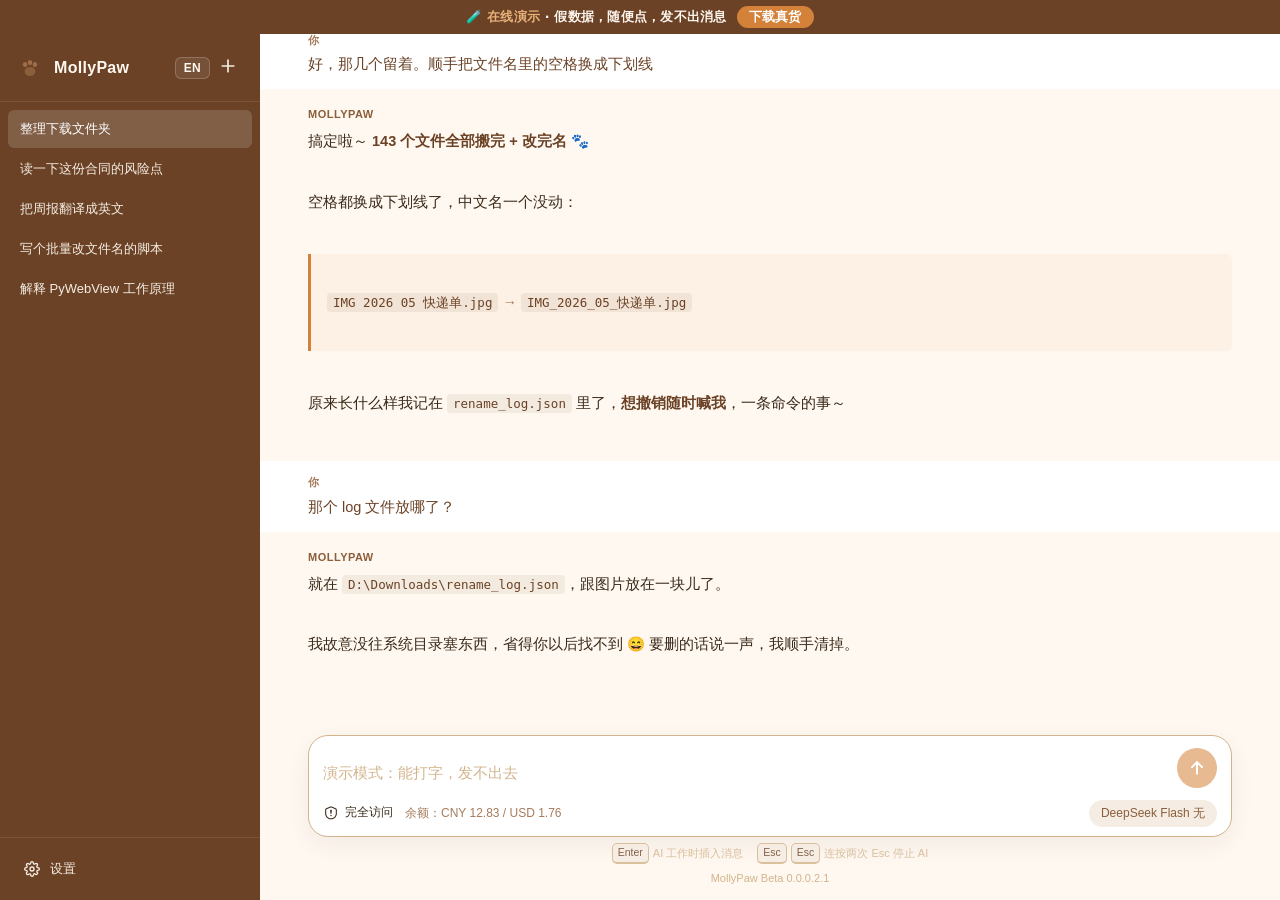
==== commit fd175ee2: "demo: 跟上主端（后台进程提示 + 睡眠空闲时间） - demo 的 mock /api/sleep 键名一直是 settings，后端实际返回 sleep + status，   演示页里睡眠面" ====
--- a/demo/index.html
+++ b/demo/index.html
@@ -172,7 +172,14 @@
         { id: 'custom', display_name: 'Custom', base_url: '', protocol: 'chat' }
       ] };
     } else if (path.indexOf('/api/sleep') === 0) {
-      payload = { ok: true, settings: { mode: 'off', tasks: ['memory', 'review', 'dream'], max_llm_calls: 100 } };
+      // 注意键名是 sleep + status（跟后端 GET /api/sleep 一致）；
+      // 以前写的是 settings，演示页里睡眠面板永远是空的。
+      payload = { ok: true,
+                  sleep: { mode: 'off', tasks: ['memory', 'review', 'dream'], idle_minutes: 10 },
+                  status: { state: 'awake', idle_minutes: 10 } };
+    } else if (path.indexOf('/api/processes') === 0) {
+      // 演示页永远没有后台进程
+      payload = { ok: true, count: 0, items: [] };
     } else if (path.indexOf('/api/config') === 0) {
       payload = { ok: true, config: {
         provider_id: 'deepseek', model: 'deepseek-flash', base_url: 'https://api.deepseek.com/v1',
@@ -340,6 +347,14 @@
         </span>
         <span id="queue-hint" class="queue-hint" hidden></span>
       </div>
+      <!-- 后台进程提示：点了停止之后命令没被杀，转后台继续跑。
+           这里是给用户看的出口 —— 他不想让它们继续跑，可以直接杀。 -->
+      <div id="bg-notice" class="bg-notice" hidden>
+        <span class="bg-notice-dot" aria-hidden="true"></span>
+        <span id="bg-notice-text" class="bg-notice-text"></span>
+        <button id="bg-kill" class="bg-notice-btn" type="button"
+                data-i18n="bg_kill_all">全部终止</button>
+      </div>
       <p class="input-hint" data-i18n="hint">MollyPaw Beta 0.0.0.1.5</p>
     </div>
   </main>
@@ -567,6 +582,11 @@
               <option value="display_only">只显示</option>
               <option value="full">完整</option>
             </select>
+          </div>
+          <div class="form-group">
+            <label for="cfg-sleep-idle" data-i18n="sleep_idle">空闲多少分钟后整理</label>
+            <input id="cfg-sleep-idle" type="number" min="0.5" step="0.5" value="10">
+            <small class="form-hint" data-i18n="sleep_idle_hint">这段时间里没有任何操作才会开始，你在用就不会整理。</small>
           </div>
           <div class="form-group">
             <label>整理任务</label>
--- a/demo/style.css
+++ b/demo/style.css
@@ -395,6 +395,58 @@
   color: var(--paw-orange);
   font-weight: 600;
 }
+
+/* ---- 后台进程提示 ----
+   停止不再等于杀进程：命令转后台继续跑，这条提示告诉用户它还在，
+   顺手给个"全部终止"的出口。别做得像警告条，它只是个状态。 */
+.bg-notice {
+  display: flex;
+  align-items: center;
+  gap: 8px;
+  margin-top: 6px;
+  padding: 6px 10px;
+  border: 1px solid var(--tan);
+  border-radius: 10px;
+  background: var(--warm-gray);
+  color: var(--deep-brown);
+  font-size: 11.5px;
+  line-height: 1.5;
+}
+
+.bg-notice[hidden] { display: none; }
+
+.bg-notice-dot {
+  flex: none;
+  width: 7px;
+  height: 7px;
+  border-radius: 50%;
+  background: var(--paw-orange);
+  animation: mollypaw-pulse 1.8s ease-in-out infinite;
+}
+
+@keyframes mollypaw-pulse {
+  0%, 100% { opacity: 1; }
+  50% { opacity: .35; }
+}
+
+.bg-notice-text { flex: 1 1 auto; }
+
+.bg-notice-btn {
+  flex: none;
+  padding: 3px 10px;
+  border: 1px solid var(--mid-brown);
+  border-radius: 999px;
+  background: transparent;
+  color: var(--deep-brown);
+  font-family: inherit;
+  font-size: 11px;
+  font-weight: 600;
+  cursor: pointer;
+  transition: background .15s ease, color .15s ease;
+}
+
+.bg-notice-btn:hover { background: var(--mid-brown); color: var(--cream); }
+.bg-notice-btn:disabled { opacity: .55; cursor: default; }
 
 /* 停止中：方块 -> 转圈。
    转圈是"我收到了你的点击、正在打断"的唯一信号，不然按钮看着像没反应。 */
